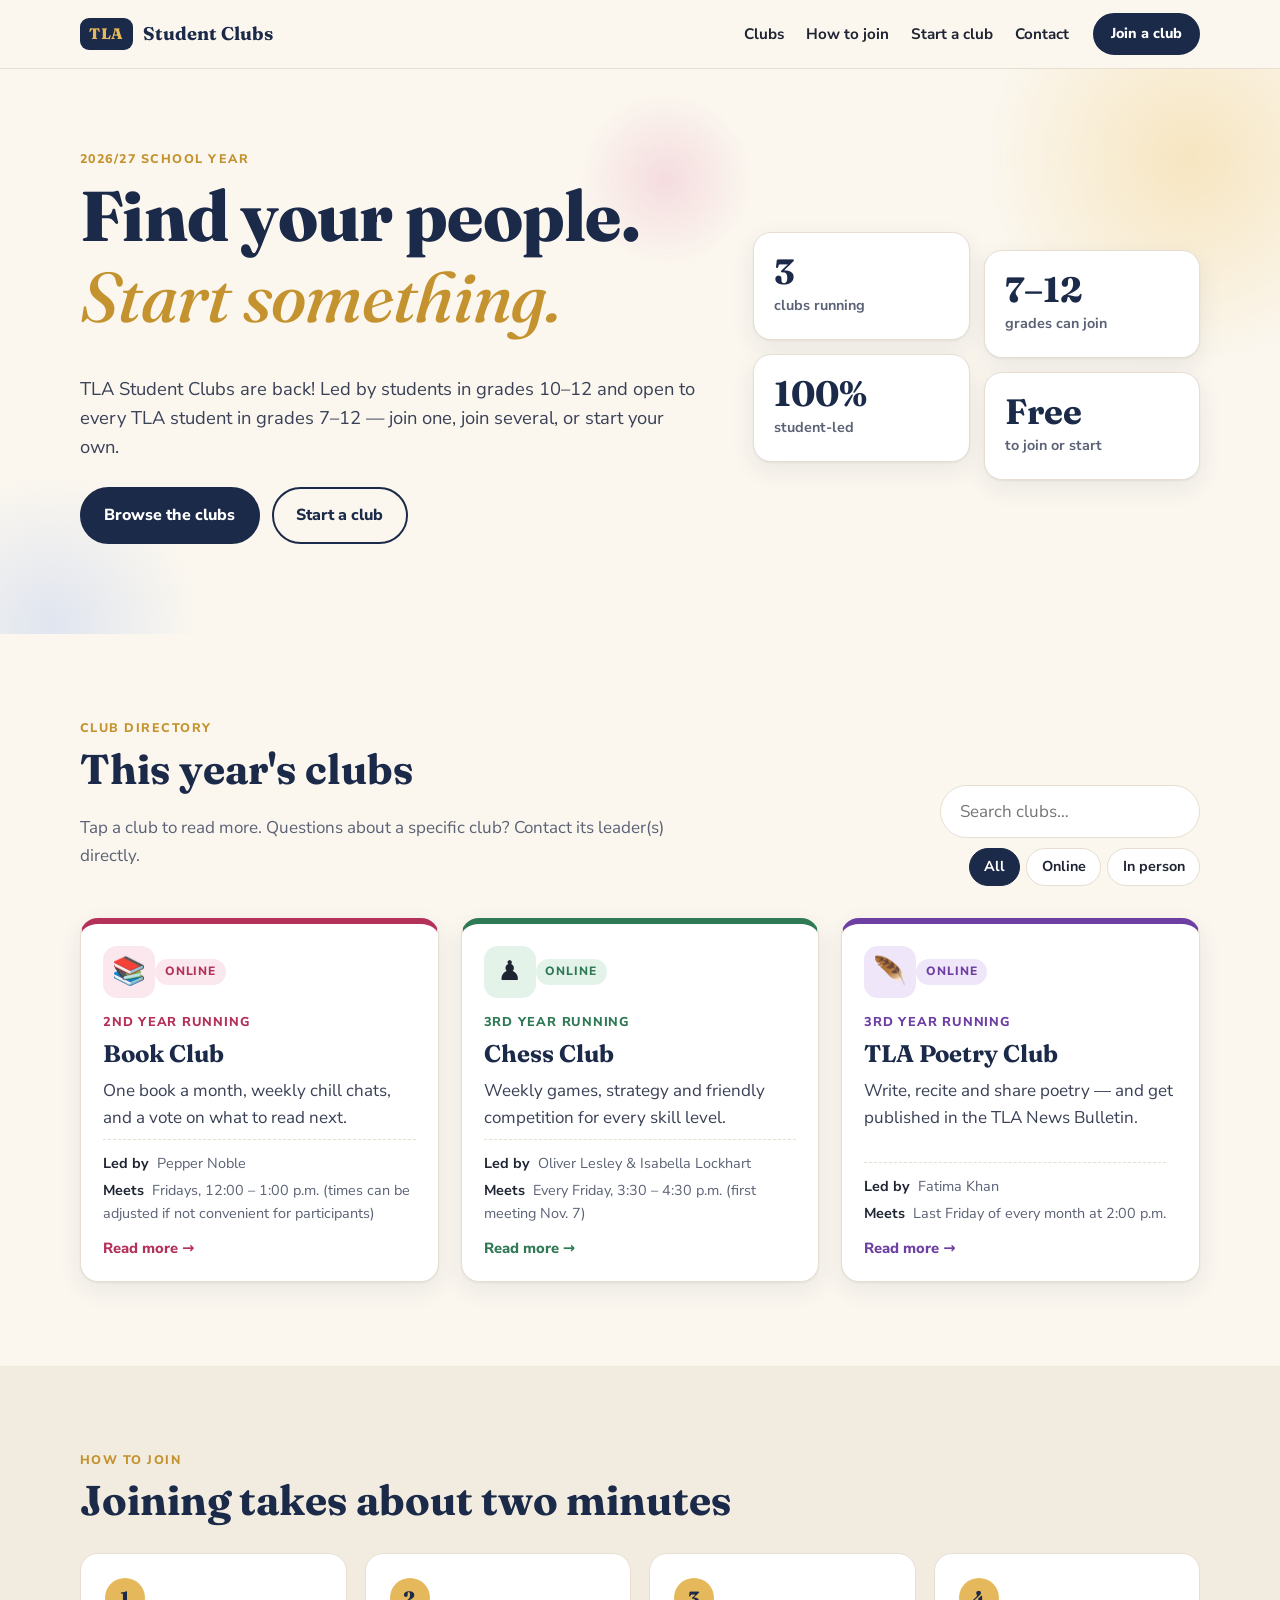
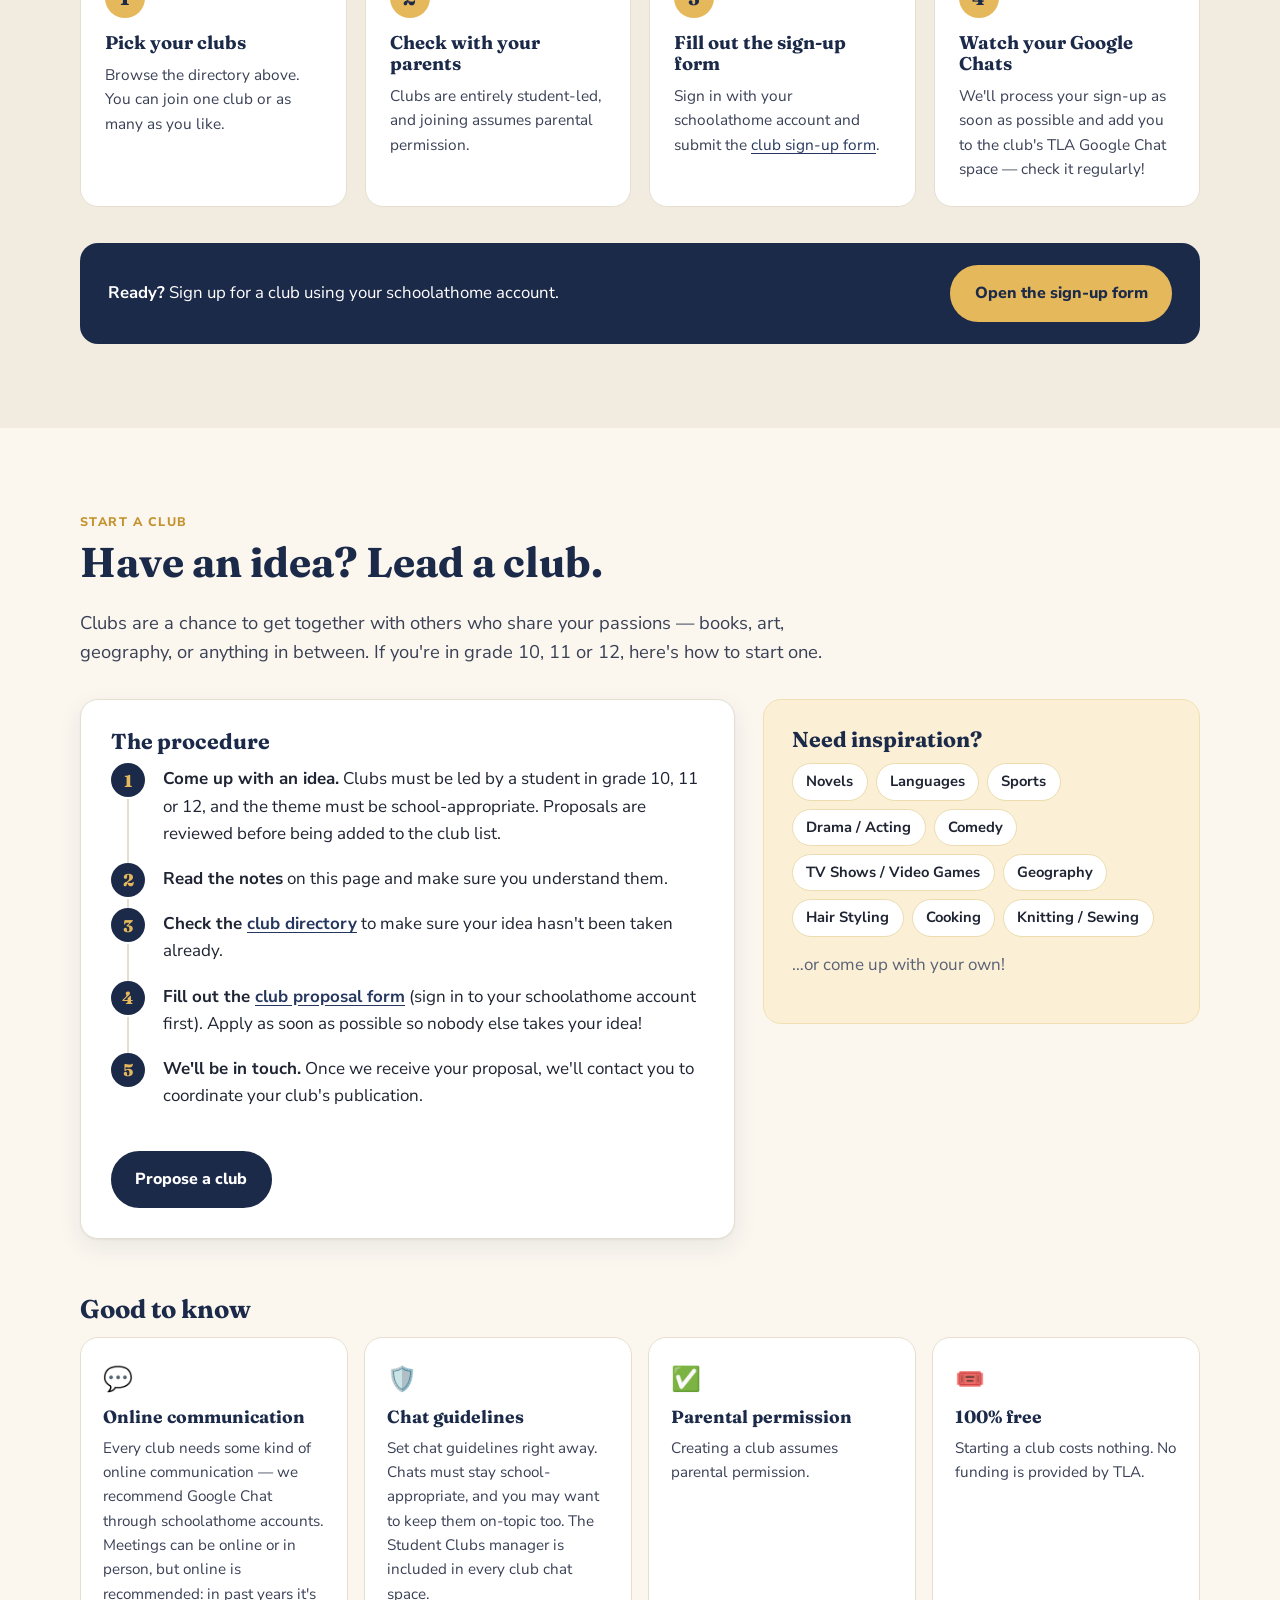
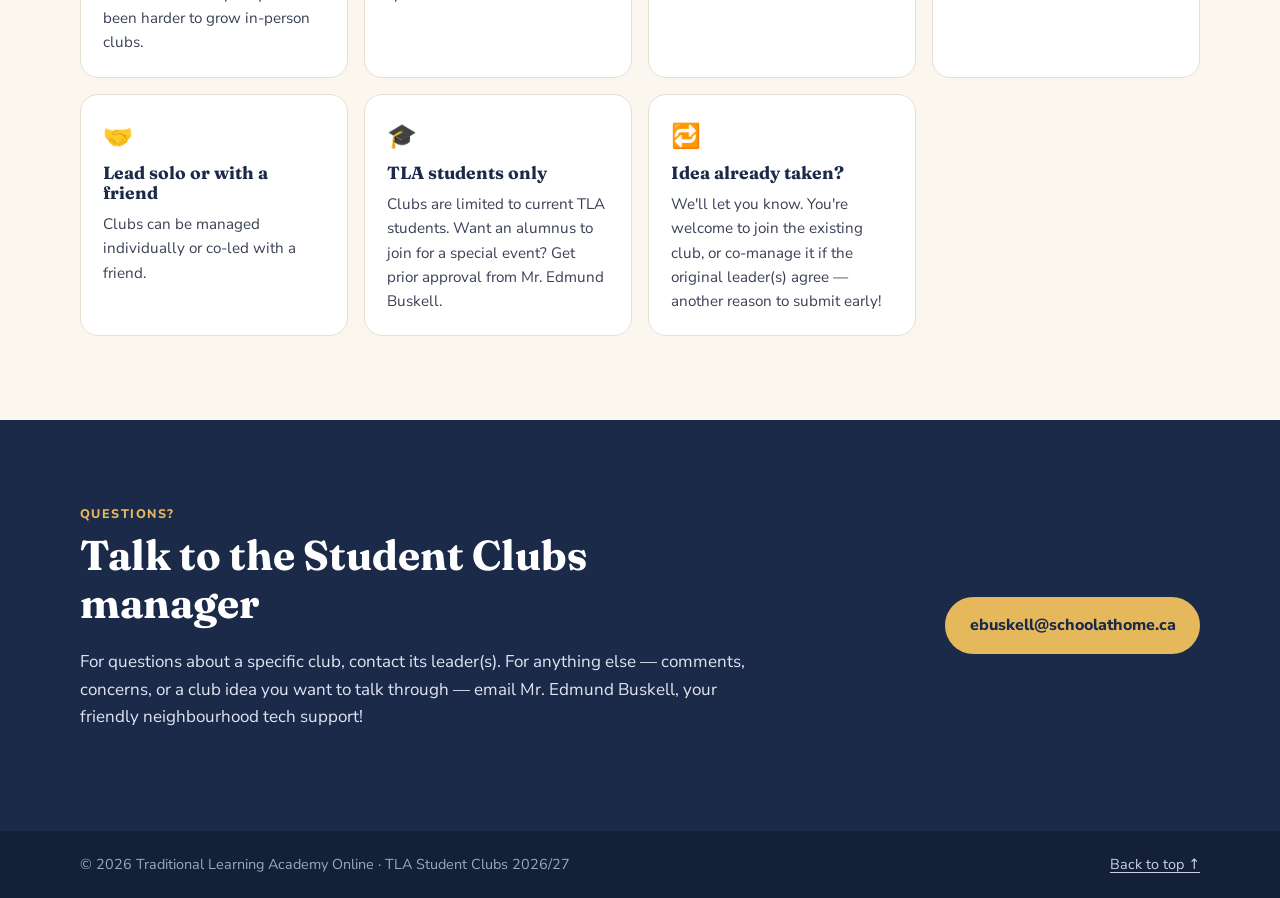
==== index.html @ 11e05e4a "TLA Student Clubs site (2026/27) Co-Authored-By: Claude Opus 5.5 <noreply@anthropic.com> Claude-Sess" ====
<!DOCTYPE html>
<html lang="en">
<head>
  <meta charset="utf-8">
  <meta name="viewport" content="width=device-width, initial-scale=1">
  <title>TLA Student Clubs</title>
  <meta name="description" content="Join or start a student-led club at Traditional Learning Academy Online. Open to TLA students in grades 7–12.">
  <meta name="robots" content="noindex">
  <link rel="icon" href="data:image/svg+xml,<svg xmlns='http://www.w3.org/2000/svg' viewBox='0 0 100 100'><rect width='100' height='100' rx='22' fill='%231c2a4a'/><text x='50' y='67' font-size='46' text-anchor='middle' fill='%23e6b85c' font-family='Georgia,serif' font-weight='700'>TLA</text></svg>">
  <link rel="preconnect" href="https://fonts.googleapis.com">
  <link rel="preconnect" href="https://fonts.gstatic.com" crossorigin>
  <link href="https://fonts.googleapis.com/css2?family=Fraunces:opsz,wght@9..144,500;9..144,700;9..144,800&family=Nunito+Sans:wght@400;600;700;800&display=swap" rel="stylesheet">
  <link rel="stylesheet" href="assets/style.css">
</head>
<body>
  <a class="skip" href="#clubs">Skip to clubs</a>

  <header class="topbar">
    <div class="wrap topbar__inner">
      <a class="brand" href="#top" aria-label="TLA Student Clubs home">
        <span class="brand__mark">TLA</span>
        <span class="brand__text">Student Clubs</span>
      </a>
      <nav class="nav" aria-label="Main">
        <a href="#clubs">Clubs</a>
        <a href="#join">How to join</a>
        <a href="#start">Start a club</a>
        <a href="#contact">Contact</a>
      </nav>
      <a class="btn btn--small js-join" href="#" target="_blank" rel="noopener">Join a club</a>
    </div>
  </header>

  <main id="top">
    <!-- HERO -->
    <section class="hero">
      <div class="wrap hero__inner">
        <div class="hero__copy">
          <p class="eyebrow"><span class="js-year">2026/27</span> school year</p>
          <h1>Find your people.<br><em>Start something.</em></h1>
          <p class="lede">TLA Student Clubs are back! Led by students in grades 10–12 and open to every TLA student in grades 7–12 — join one, join several, or start your own.</p>
          <div class="hero__actions">
            <a class="btn" href="#clubs">Browse the clubs</a>
            <a class="btn btn--ghost" href="#start">Start a club</a>
          </div>
        </div>
        <ul class="hero__stats" aria-label="At a glance">
          <li><strong class="js-count">3</strong><span>clubs running</span></li>
          <li><strong>7–12</strong><span>grades can join</span></li>
          <li><strong>100%</strong><span>student-led</span></li>
          <li><strong>Free</strong><span>to join or start</span></li>
        </ul>
      </div>
      <div class="hero__shapes" aria-hidden="true">
        <span class="shape shape--a"></span><span class="shape shape--b"></span><span class="shape shape--c"></span>
      </div>
    </section>

    <!-- CLUBS -->
    <section id="clubs" class="section">
      <div class="wrap">
        <div class="section__head">
          <div>
            <p class="eyebrow">Club directory</p>
            <h2>This year's clubs</h2>
            <p class="muted">Tap a club to read more. Questions about a specific club? Contact its leader(s) directly.</p>
          </div>
          <div class="filters" role="group" aria-label="Filter clubs">
            <label class="search">
              <span class="sr-only">Search clubs</span>
              <input type="search" id="search" placeholder="Search clubs…" autocomplete="off">
            </label>
            <div class="chips">
              <button class="chip is-active" data-filter="all">All</button>
              <button class="chip" data-filter="Online">Online</button>
              <button class="chip" data-filter="In person">In person</button>
            </div>
          </div>
        </div>
        <div id="club-grid" class="grid" aria-live="polite"></div>
        <p id="empty" class="empty" hidden>No clubs match that search. Got an idea? <a href="#start">Start it yourself!</a></p>
      </div>
    </section>

    <!-- HOW TO JOIN -->
    <section id="join" class="section section--tint">
      <div class="wrap">
        <p class="eyebrow">How to join</p>
        <h2>Joining takes about two minutes</h2>
        <ol class="steps">
          <li>
            <span class="steps__n">1</span>
            <h3>Pick your clubs</h3>
            <p>Browse the directory above. You can join one club or as many as you like.</p>
          </li>
          <li>
            <span class="steps__n">2</span>
            <h3>Check with your parents</h3>
            <p>Clubs are entirely student-led, and joining assumes parental permission.</p>
          </li>
          <li>
            <span class="steps__n">3</span>
            <h3>Fill out the sign-up form</h3>
            <p>Sign in with your schoolathome account and submit the <a class="js-join" href="#" target="_blank" rel="noopener">club sign-up form</a>.</p>
          </li>
          <li>
            <span class="steps__n">4</span>
            <h3>Watch your Google Chats</h3>
            <p>We'll process your sign-up as soon as possible and add you to the club's TLA Google Chat space — check it regularly!</p>
          </li>
        </ol>
        <div class="cta-strip">
          <p><strong>Ready?</strong> Sign up for a club using your schoolathome account.</p>
          <a class="btn js-join" href="#" target="_blank" rel="noopener">Open the sign-up form</a>
        </div>
      </div>
    </section>

    <!-- START A CLUB -->
    <section id="start" class="section">
      <div class="wrap">
        <p class="eyebrow">Start a club</p>
        <h2>Have an idea? Lead a club.</h2>
        <p class="lede lede--narrow">Clubs are a chance to get together with others who share your passions — books, art, geography, or anything in between. If you're in grade 10, 11 or 12, here's how to start one.</p>

        <div class="start">
          <div class="start__procedure">
            <h3>The procedure</h3>
            <ol class="timeline">
              <li><strong>Come up with an idea.</strong> Clubs must be led by a student in grade 10, 11 or 12, and the theme must be school-appropriate. Proposals are reviewed before being added to the club list.</li>
              <li><strong>Read the notes</strong> on this page and make sure you understand them.</li>
              <li><strong>Check the <a href="#clubs">club directory</a></strong> to make sure your idea hasn't been taken already.</li>
              <li><strong>Fill out the <a class="js-propose" href="#" target="_blank" rel="noopener">club proposal form</a></strong> (sign in to your schoolathome account first). Apply as soon as possible so nobody else takes your idea!</li>
              <li><strong>We'll be in touch.</strong> Once we receive your proposal, we'll contact you to coordinate your club's publication.</li>
            </ol>
            <a class="btn js-propose" href="#" target="_blank" rel="noopener">Propose a club</a>
          </div>

          <aside class="ideas" aria-labelledby="ideas-h">
            <h3 id="ideas-h">Need inspiration?</h3>
            <ul class="idea-list">
              <li>Novels</li><li>Languages</li><li>Sports</li><li>Drama / Acting</li><li>Comedy</li>
              <li>TV Shows / Video Games</li><li>Geography</li><li>Hair Styling</li><li>Cooking</li><li>Knitting / Sewing</li>
            </ul>
            <p class="muted">…or come up with your own!</p>
          </aside>
        </div>

        <h3 class="notes__title">Good to know</h3>
        <div class="notes">
          <article class="note">
            <span class="note__icon" aria-hidden="true">💬</span>
            <h4>Online communication</h4>
            <p>Every club needs some kind of online communication — we recommend Google Chat through schoolathome accounts. Meetings can be online or in person, but online is recommended: in past years it's been harder to grow in-person clubs.</p>
          </article>
          <article class="note">
            <span class="note__icon" aria-hidden="true">🛡️</span>
            <h4>Chat guidelines</h4>
            <p>Set chat guidelines right away. Chats must stay school-appropriate, and you may want to keep them on-topic too. The Student Clubs manager is included in every club chat space.</p>
          </article>
          <article class="note">
            <span class="note__icon" aria-hidden="true">✅</span>
            <h4>Parental permission</h4>
            <p>Creating a club assumes parental permission.</p>
          </article>
          <article class="note">
            <span class="note__icon" aria-hidden="true">🎟️</span>
            <h4>100% free</h4>
            <p>Starting a club costs nothing. No funding is provided by TLA.</p>
          </article>
          <article class="note">
            <span class="note__icon" aria-hidden="true">🤝</span>
            <h4>Lead solo or with a friend</h4>
            <p>Clubs can be managed individually or co-led with a friend.</p>
          </article>
          <article class="note">
            <span class="note__icon" aria-hidden="true">🎓</span>
            <h4>TLA students only</h4>
            <p>Clubs are limited to current TLA students. Want an alumnus to join for a special event? Get prior approval from <span class="js-manager">Mr. Edmund Buskell</span>.</p>
          </article>
          <article class="note">
            <span class="note__icon" aria-hidden="true">🔁</span>
            <h4>Idea already taken?</h4>
            <p>We'll let you know. You're welcome to join the existing club, or co-manage it if the original leader(s) agree — another reason to submit early!</p>
          </article>
        </div>
      </div>
    </section>

    <!-- CONTACT -->
    <section id="contact" class="section section--dark">
      <div class="wrap contact">
        <div>
          <p class="eyebrow eyebrow--light">Questions?</p>
          <h2>Talk to the Student Clubs manager</h2>
          <p>For questions about a specific club, contact its leader(s). For anything else — comments, concerns, or a club idea you want to talk through — email <span class="js-manager">Mr. Edmund Buskell</span>, your friendly neighbourhood tech support!</p>
        </div>
        <a class="btn btn--gold js-manager-email" href="mailto:ebuskell@schoolathome.ca">ebuskell@schoolathome.ca</a>
      </div>
    </section>
  </main>

  <footer class="footer">
    <div class="wrap footer__inner">
      <p>© <span class="js-this-year">2026</span> Traditional Learning Academy Online · TLA Student Clubs <span class="js-year">2026/27</span></p>
      <p><a href="#top">Back to top ↑</a></p>
    </div>
  </footer>

  <!-- Club detail dialog -->
  <dialog id="club-dialog" class="dialog" aria-labelledby="dlg-title">
    <div class="dialog__body" id="dlg-content"></div>
  </dialog>

  <script src="assets/clubs.js"></script>
  <script src="assets/app.js"></script>
</body>
</html>
---- assets/style.css ----
:root {
  --navy: #1c2a4a;
  --navy-2: #26375f;
  --ink: #1f2433;
  --muted: #5b6275;
  --cream: #fbf7ef;
  --paper: #ffffff;
  --tint: #f2ece0;
  --gold: #e6b85c;
  --gold-d: #c4932f;
  --line: #e6dfd1;
  --radius: 18px;
  --shadow: 0 1px 2px rgba(28,42,74,.06), 0 8px 24px rgba(28,42,74,.08);
  --serif: "Fraunces", Georgia, "Times New Roman", serif;
  --sans: "Nunito Sans", system-ui, -apple-system, "Segoe UI", sans-serif;

  --berry: #b4325a;  --berry-bg: #fbe8ee;
  --forest: #2f7a55; --forest-bg: #e4f3ea;
  --ocean: #2569a8;  --ocean-bg: #e3eefa;
  --gold-c: #a77714; --gold-bg: #fbf0d6;
  --plum: #6e3fa3;   --plum-bg: #efe6fa;
  --rust: #b5501f;   --rust-bg: #fbe9df;
}

*, *::before, *::after { box-sizing: border-box; }
html { scroll-behavior: smooth; scroll-padding-top: 80px; }
body { margin: 0; font-family: var(--sans); color: var(--ink); background: var(--cream); line-height: 1.6; font-size: 17px; }
img { max-width: 100%; }
a { color: var(--navy-2); text-underline-offset: 3px; }
a:hover { color: var(--gold-d); }
h1, h2, h3, h4 { font-family: var(--serif); line-height: 1.15; margin: 0 0 .5em; color: var(--navy); }
h2 { font-size: clamp(1.9rem, 3.5vw, 2.6rem); font-weight: 700; }
h3 { font-size: 1.35rem; }
p { margin: 0 0 1em; }
.wrap { width: min(1120px, 100% - 40px); margin-inline: auto; }
.muted { color: var(--muted); }
.sr-only { position: absolute; width: 1px; height: 1px; overflow: hidden; clip: rect(0 0 0 0); }
.skip { position: absolute; left: -999px; top: 8px; background: var(--navy); color: #fff; padding: 8px 14px; border-radius: 8px; z-index: 100; }
.skip:focus { left: 8px; }

.eyebrow { font-weight: 800; letter-spacing: .12em; text-transform: uppercase; font-size: .78rem; color: var(--gold-d); margin-bottom: .6em; }
.eyebrow--light { color: var(--gold); }
.lede { font-size: 1.15rem; color: #3a4156; max-width: 36em; }
.lede--narrow { max-width: 42em; margin-bottom: 2rem; }

/* Buttons */
.btn { display: inline-flex; align-items: center; justify-content: center; gap: .4em; font-weight: 800; font-family: var(--sans);
  background: var(--navy); color: #fff; text-decoration: none; padding: .85em 1.4em; border-radius: 999px; border: 2px solid var(--navy);
  transition: transform .15s, background .15s, color .15s; font-size: 1rem; cursor: pointer; }
.btn:hover { background: var(--navy-2); color: #fff; transform: translateY(-1px); }
.btn--ghost { background: transparent; color: var(--navy); }
.btn--ghost:hover { background: var(--navy); color: #fff; }
.btn--gold { background: var(--gold); border-color: var(--gold); color: var(--navy); }
.btn--gold:hover { background: #f0c874; color: var(--navy); }
.btn--small { padding: .55em 1.1em; font-size: .9rem; }

/* Top bar */
.topbar { position: sticky; top: 0; z-index: 20; background: rgba(251,247,239,.9); backdrop-filter: blur(10px); border-bottom: 1px solid var(--line); }
.topbar__inner { display: flex; align-items: center; gap: 24px; height: 68px; }
.brand { display: flex; align-items: center; gap: 10px; text-decoration: none; color: var(--navy); }
.brand__mark { font-family: var(--serif); font-weight: 800; background: var(--navy); color: var(--gold); padding: 4px 9px; border-radius: 9px; font-size: .95rem; letter-spacing: .04em; }
.brand__text { font-family: var(--serif); font-weight: 700; font-size: 1.15rem; }
.nav { display: flex; gap: 22px; margin-left: auto; }
.nav a { text-decoration: none; font-weight: 700; color: var(--ink); font-size: .95rem; }
.nav a:hover { color: var(--gold-d); }

/* Hero */
.hero { position: relative; overflow: hidden; padding: 80px 0 90px; }
.hero__inner { position: relative; z-index: 1; display: grid; grid-template-columns: 1.4fr 1fr; gap: 48px; align-items: center; }
.hero h1 { font-size: clamp(2.6rem, 6vw, 4.4rem); font-weight: 800; letter-spacing: -.01em; }
.hero h1 em { font-style: italic; font-weight: 500; color: var(--gold-d); }
.hero__actions { display: flex; gap: 12px; flex-wrap: wrap; margin-top: 1.6rem; }
.hero__stats { list-style: none; padding: 0; margin: 0; display: grid; grid-template-columns: 1fr 1fr; gap: 14px; }
.hero__stats li { background: var(--paper); border: 1px solid var(--line); border-radius: var(--radius); padding: 20px; box-shadow: var(--shadow); }
.hero__stats li:nth-child(2) { transform: translateY(18px); }
.hero__stats li:nth-child(4) { transform: translateY(18px); }
.hero__stats strong { display: block; font-family: var(--serif); font-size: 2.2rem; color: var(--navy); line-height: 1.1; }
.hero__stats span { color: var(--muted); font-weight: 700; font-size: .9rem; }
.hero__shapes .shape { position: absolute; border-radius: 50%; filter: blur(2px); opacity: .55; }
.shape--a { width: 420px; height: 420px; background: radial-gradient(circle, #f3d79a, transparent 70%); right: -120px; top: -120px; }
.shape--b { width: 300px; height: 300px; background: radial-gradient(circle, #c9d6f0, transparent 70%); left: -100px; bottom: -140px; }
.shape--c { width: 180px; height: 180px; background: radial-gradient(circle, #f0c6d2, transparent 70%); left: 45%; top: 20px; }

/* Sections */
.section { padding: 84px 0; }
.section--tint { background: var(--tint); }
.section--dark { background: var(--navy); color: #dfe5f2; }
.section--dark h2 { color: #fff; }
.section__head { display: flex; justify-content: space-between; align-items: flex-end; gap: 24px; flex-wrap: wrap; margin-bottom: 32px; }
.section__head > div:first-child { max-width: 36em; }

/* Filters */
.filters { display: flex; flex-direction: column; gap: 10px; align-items: flex-end; }
.search input { font: inherit; padding: .7em 1.1em; border-radius: 999px; border: 1.5px solid var(--line); background: var(--paper); min-width: 260px; }
.search input:focus { outline: none; border-color: var(--navy); }
.chips { display: flex; gap: 6px; }
.chip { font: inherit; font-weight: 700; font-size: .9rem; padding: .45em 1em; border-radius: 999px; border: 1.5px solid var(--line); background: var(--paper); color: var(--ink); cursor: pointer; }
.chip.is-active { background: var(--navy); border-color: var(--navy); color: #fff; }

/* Cards */
.grid { display: grid; grid-template-columns: repeat(auto-fill, minmax(310px, 1fr)); gap: 22px; }
.card { --c: var(--ocean); --bg: var(--ocean-bg);
  text-align: left; font: inherit; color: inherit; cursor: pointer; display: flex; flex-direction: column; gap: 8px;
  background: var(--paper); border: 1px solid var(--line); border-top: 6px solid var(--c); border-radius: var(--radius); padding: 22px 22px 20px;
  box-shadow: var(--shadow); transition: transform .18s, box-shadow .18s; }
.card:hover, .card:focus-visible { transform: translateY(-4px); box-shadow: 0 2px 4px rgba(28,42,74,.06), 0 18px 40px rgba(28,42,74,.14); outline: none; }
.card--berry  { --c: var(--berry);  --bg: var(--berry-bg); }
.card--forest { --c: var(--forest); --bg: var(--forest-bg); }
.card--ocean  { --c: var(--ocean);  --bg: var(--ocean-bg); }
.card--gold   { --c: var(--gold-c); --bg: var(--gold-bg); }
.card--plum   { --c: var(--plum);   --bg: var(--plum-bg); }
.card--rust   { --c: var(--rust);   --bg: var(--rust-bg); }
.card__top { display: flex; justify-content: space-between; align-items: center; }
.card__icon { width: 52px; height: 52px; display: grid; place-items: center; font-size: 1.7rem; background: var(--bg); border-radius: 14px; flex: none; }
.badge { font-size: .75rem; font-weight: 800; text-transform: uppercase; letter-spacing: .08em; color: var(--c); background: var(--bg); padding: .3em .8em; border-radius: 999px; }
.card__run { font-size: .8rem; font-weight: 800; color: var(--c); text-transform: uppercase; letter-spacing: .06em; margin-top: 6px; }
.card__name { font-family: var(--serif); font-size: 1.5rem; font-weight: 700; color: var(--navy); line-height: 1.2; }
.card__summary { color: #3a4156; }
.card__meta { display: flex; flex-direction: column; gap: 4px; font-size: .9rem; color: var(--muted); border-top: 1px dashed var(--line); padding-top: 12px; margin-top: auto; }
.card__meta b { color: var(--ink); margin-right: 4px; }
.card__more { font-weight: 800; color: var(--c); font-size: .92rem; margin-top: 4px; }
.empty { text-align: center; padding: 40px; color: var(--muted); }

/* Steps */
.steps { list-style: none; padding: 0; margin: 28px 0 36px; display: grid; grid-template-columns: repeat(4, 1fr); gap: 18px; counter-reset: s; }
.steps li { background: var(--paper); border-radius: var(--radius); padding: 24px; border: 1px solid var(--line); position: relative; }
.steps__n { display: grid; place-items: center; width: 40px; height: 40px; border-radius: 50%; background: var(--gold); color: var(--navy); font-weight: 800; font-family: var(--serif); font-size: 1.2rem; margin-bottom: 14px; }
.steps h3 { font-size: 1.15rem; }
.steps p { color: #3a4156; font-size: .96rem; margin: 0; }
.cta-strip { display: flex; justify-content: space-between; align-items: center; gap: 18px; flex-wrap: wrap; background: var(--navy); color: #fff; border-radius: var(--radius); padding: 22px 28px; }
.cta-strip p { margin: 0; font-size: 1.05rem; }
.cta-strip .btn { background: var(--gold); border-color: var(--gold); color: var(--navy); }

/* Start */
.start { display: grid; grid-template-columns: 1.5fr 1fr; gap: 28px; align-items: start; }
.start__procedure { background: var(--paper); border: 1px solid var(--line); border-radius: var(--radius); padding: 30px; box-shadow: var(--shadow); }
.timeline { list-style: none; padding: 0; margin: 0 0 24px; counter-reset: t; }
.timeline li { counter-increment: t; position: relative; padding: 0 0 18px 52px; }
.timeline li::before { content: counter(t); position: absolute; left: 0; top: -2px; width: 34px; height: 34px; border-radius: 50%; background: var(--navy); color: var(--gold); display: grid; place-items: center; font-weight: 800; font-family: var(--serif); }
.timeline li::after { content: ""; position: absolute; left: 16px; top: 34px; bottom: 2px; width: 2px; background: var(--line); }
.timeline li:last-child::after { display: none; }
.ideas { background: var(--gold-bg); border-radius: var(--radius); padding: 28px; border: 1px solid #f1e0b3; }
.idea-list { list-style: none; padding: 0; margin: 0 0 14px; display: flex; flex-wrap: wrap; gap: 8px; }
.idea-list li { background: var(--paper); padding: .4em .9em; border-radius: 999px; font-weight: 700; font-size: .92rem; border: 1px solid #ecdcb0; }
.notes__title { margin-top: 56px; font-size: 1.6rem; }
.notes { display: grid; grid-template-columns: repeat(auto-fill, minmax(250px, 1fr)); gap: 16px; }
.note { background: var(--paper); border: 1px solid var(--line); border-radius: var(--radius); padding: 22px; }
.note__icon { font-size: 1.5rem; display: block; margin-bottom: 8px; }
.note h4 { font-size: 1.1rem; }
.note p { font-size: .95rem; color: #3a4156; margin: 0; }

/* Contact */
.contact { display: flex; justify-content: space-between; align-items: center; gap: 32px; flex-wrap: wrap; }
.contact > div { max-width: 40em; }

/* Footer */
.footer { background: #141f38; color: #9aa6c2; font-size: .9rem; }
.footer__inner { display: flex; justify-content: space-between; padding: 22px 0; flex-wrap: wrap; gap: 8px; }
.footer p { margin: 0; }
.footer a { color: #c8d1e6; }

/* Dialog */
.dialog { border: none; padding: 0; border-radius: 22px; width: min(640px, 100% - 32px); max-height: 88vh; box-shadow: 0 30px 80px rgba(0,0,0,.3); }
.dialog::backdrop { background: rgba(20,31,56,.55); backdrop-filter: blur(3px); }
.dialog__body { position: relative; padding: 32px; border-top: 8px solid var(--c); }
.dialog__close { position: absolute; top: 14px; right: 16px; width: 38px; height: 38px; border-radius: 50%; border: none; background: var(--tint); font-size: 1.5rem; cursor: pointer; line-height: 1; }
.dialog__head { display: flex; gap: 16px; align-items: center; margin-bottom: 16px; padding-right: 40px; }
.dialog__head h3 { font-size: 1.8rem; margin: 0; }
.dialog__head .card__run { margin: 0 0 2px; }
.dialog__desc { color: #3a4156; }
.facts { display: grid; gap: 10px; background: var(--cream); border-radius: 14px; padding: 18px; margin: 20px 0; }
.facts div { display: grid; grid-template-columns: 110px 1fr; gap: 10px; }
.facts dt { font-weight: 800; color: var(--navy); }
.facts dd { margin: 0; word-break: break-word; }
.dialog__actions { display: flex; gap: 10px; flex-wrap: wrap; }

/* Responsive */
@media (max-width: 900px) {
  .hero__inner, .start { grid-template-columns: 1fr; }
  .steps { grid-template-columns: 1fr 1fr; }
  .nav { display: none; }
  .topbar .btn--small { margin-left: auto; }
  .filters { align-items: stretch; width: 100%; }
  .search input { width: 100%; min-width: 0; }
}
@media (max-width: 560px) {
  body { font-size: 16px; }
  .hero { padding: 52px 0 60px; }
  .steps { grid-template-columns: 1fr; }
  .hero__stats li:nth-child(2), .hero__stats li:nth-child(4) { transform: none; }
  .section { padding: 60px 0; }
  .facts div { grid-template-columns: 1fr; gap: 0; }
  .dialog__body { padding: 24px; }
}
@media (prefers-reduced-motion: reduce) { * { transition: none !important; scroll-behavior: auto !important; } }
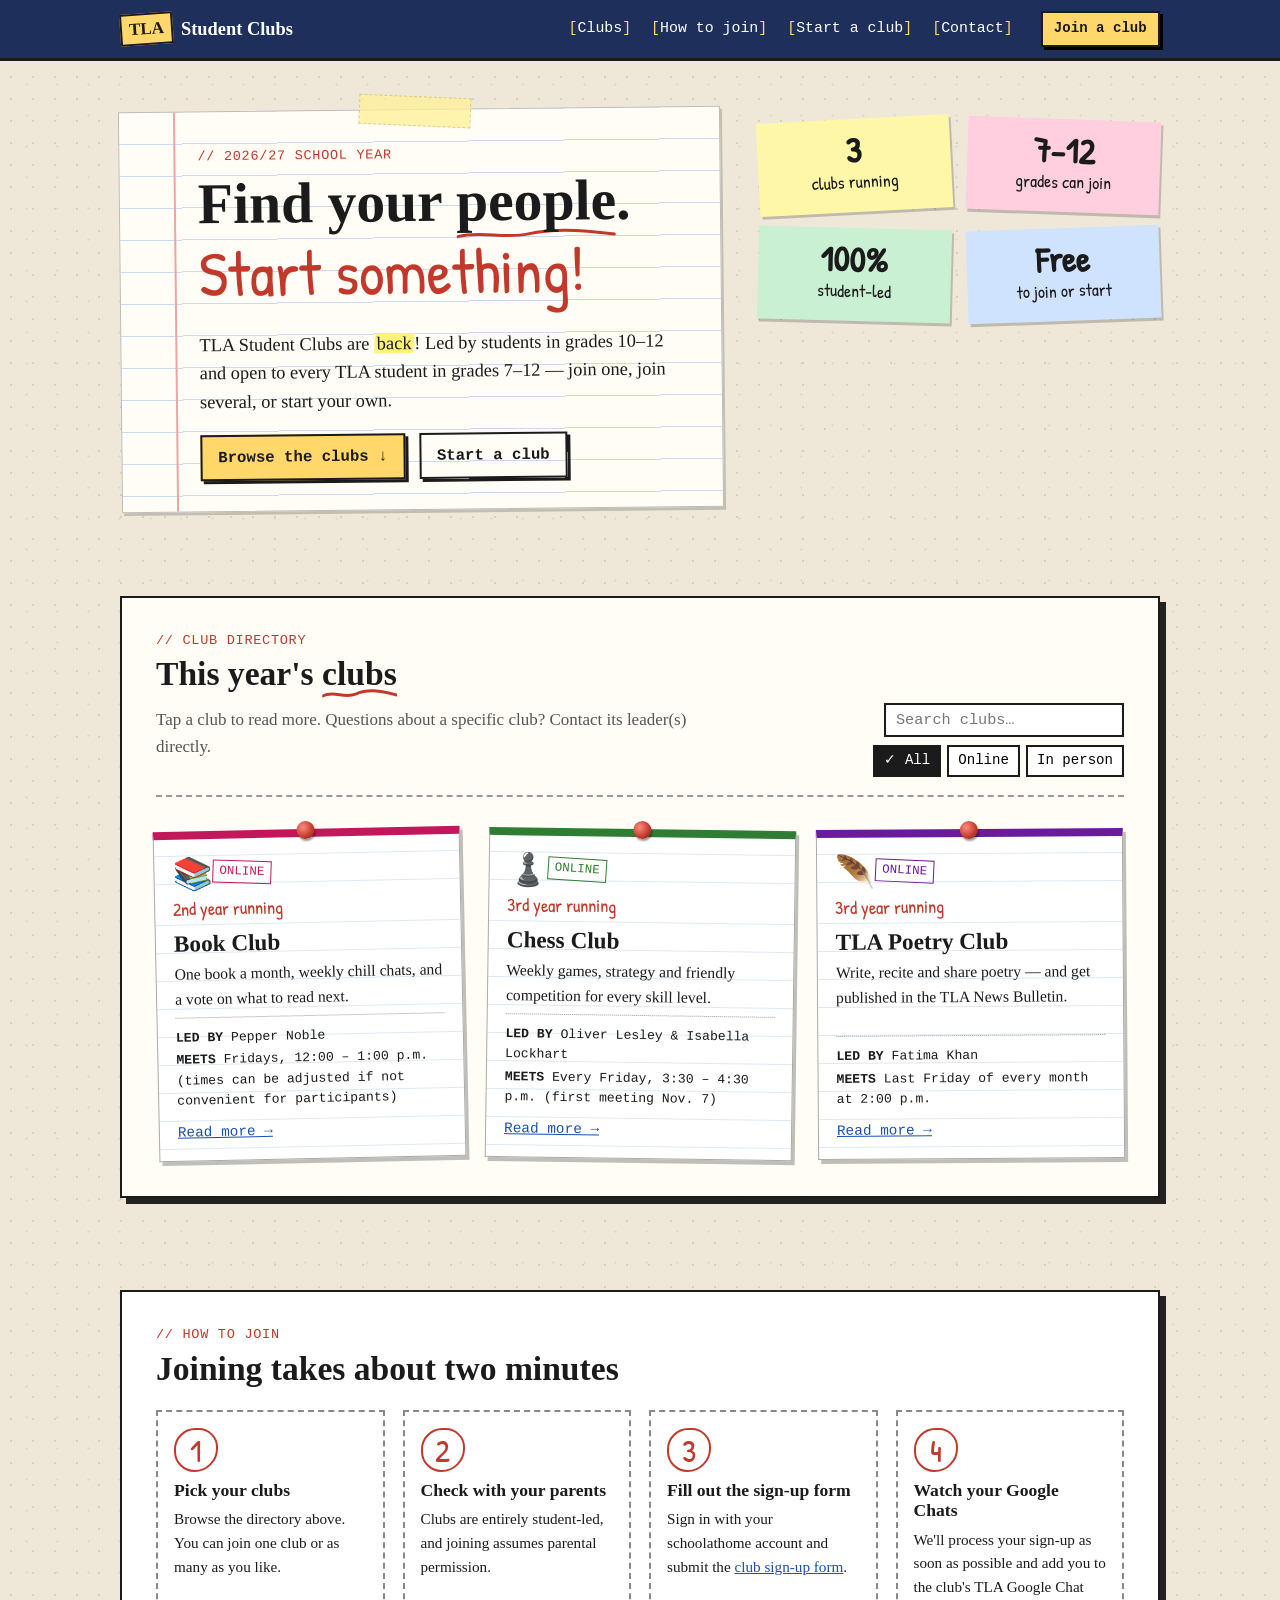
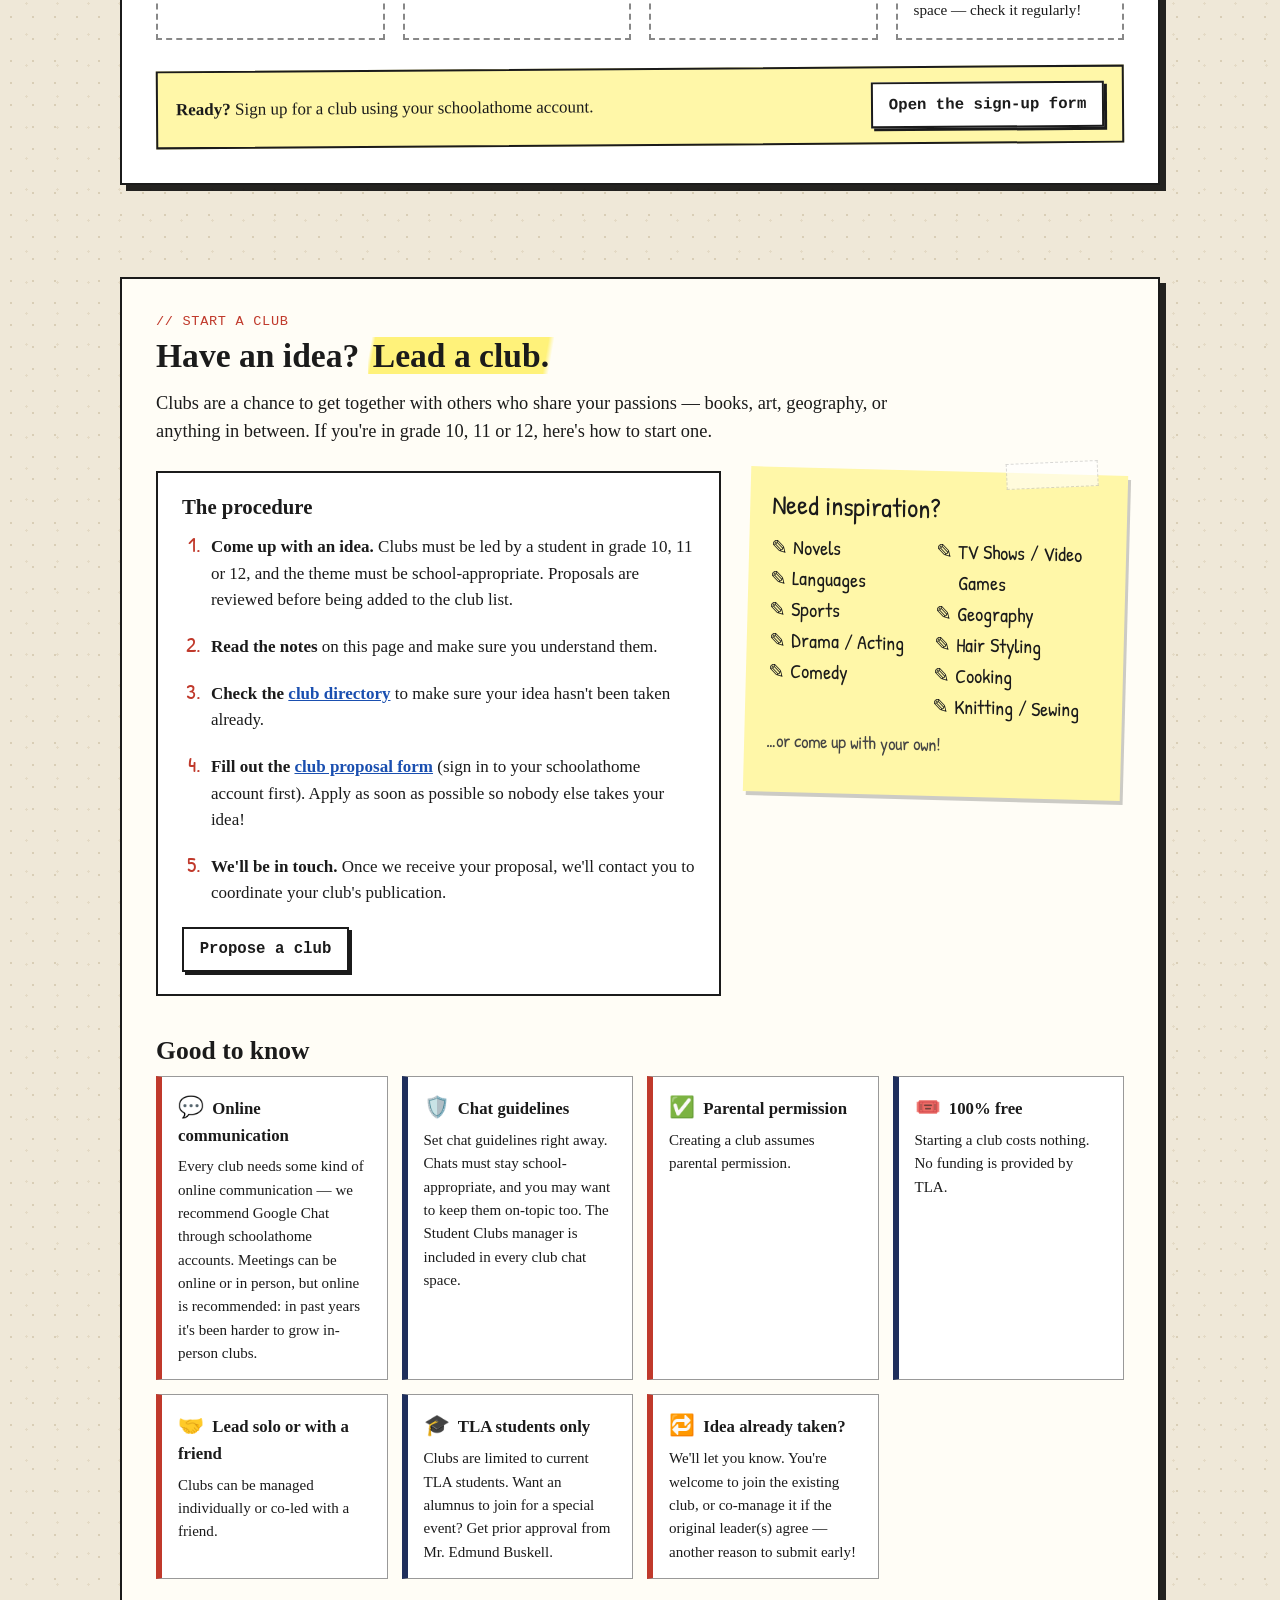
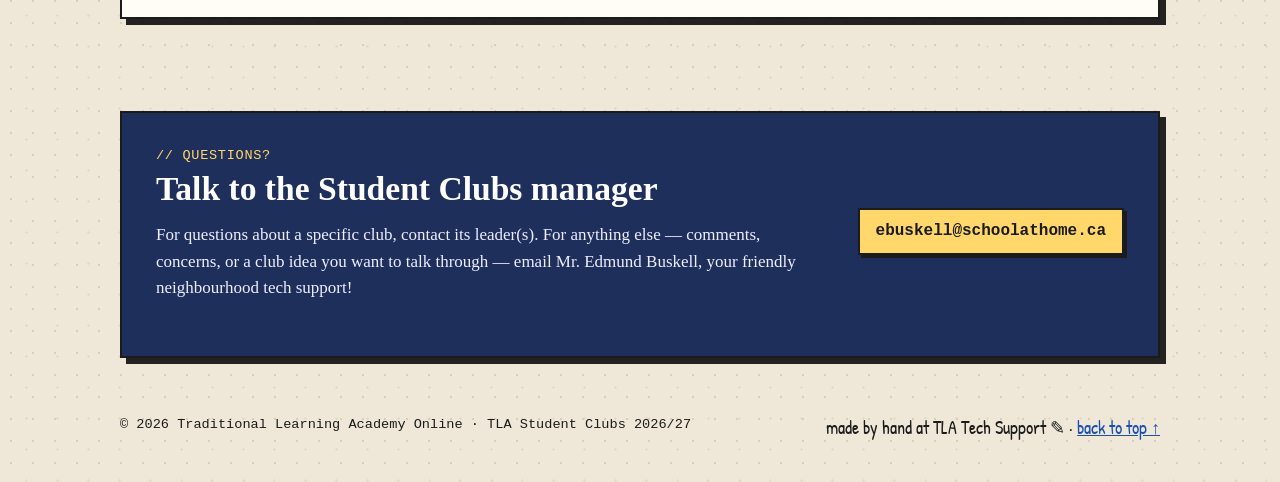
==== commit 8405813e: "Hand-coded restyle: notebook paper, index cards, sticky notes Co-Authored-By: Claude Opus 5.5 <norep" ====
--- a/index.html
+++ b/index.html
@@ -9,7 +9,7 @@
   <link rel="icon" href="data:image/svg+xml,<svg xmlns='http://www.w3.org/2000/svg' viewBox='0 0 100 100'><rect width='100' height='100' rx='22' fill='%231c2a4a'/><text x='50' y='67' font-size='46' text-anchor='middle' fill='%23e6b85c' font-family='Georgia,serif' font-weight='700'>TLA</text></svg>">
   <link rel="preconnect" href="https://fonts.googleapis.com">
   <link rel="preconnect" href="https://fonts.gstatic.com" crossorigin>
-  <link href="https://fonts.googleapis.com/css2?family=Fraunces:opsz,wght@9..144,500;9..144,700;9..144,800&family=Nunito+Sans:wght@400;600;700;800&display=swap" rel="stylesheet">
+  <link href="https://fonts.googleapis.com/css2?family=Patrick+Hand&display=swap" rel="stylesheet">
   <link rel="stylesheet" href="assets/style.css">
 </head>
 <body>
@@ -27,7 +27,7 @@
         <a href="#start">Start a club</a>
         <a href="#contact">Contact</a>
       </nav>
-      <a class="btn btn--small js-join" href="#" target="_blank" rel="noopener">Join a club</a>
+      <a class="btn btn--small btn--yellow js-join" href="#" target="_blank" rel="noopener">Join a club</a>
     </div>
   </header>
 
@@ -37,10 +37,10 @@
       <div class="wrap hero__inner">
         <div class="hero__copy">
           <p class="eyebrow"><span class="js-year">2026/27</span> school year</p>
-          <h1>Find your people.<br><em>Start something.</em></h1>
-          <p class="lede">TLA Student Clubs are back! Led by students in grades 10–12 and open to every TLA student in grades 7–12 — join one, join several, or start your own.</p>
+          <h1>Find your <span class="scribble">people</span>.<br><em>Start something!</em></h1>
+          <p class="lede">TLA Student Clubs are <mark>back</mark>! Led by students in grades 10–12 and open to every TLA student in grades 7–12 — join one, join several, or start your own.</p>
           <div class="hero__actions">
-            <a class="btn" href="#clubs">Browse the clubs</a>
+            <a class="btn btn--yellow" href="#clubs">Browse the clubs &darr;</a>
             <a class="btn btn--ghost" href="#start">Start a club</a>
           </div>
         </div>
@@ -62,7 +62,7 @@
         <div class="section__head">
           <div>
             <p class="eyebrow">Club directory</p>
-            <h2>This year's clubs</h2>
+            <h2>This year's <span class="scribble">clubs</span></h2>
             <p class="muted">Tap a club to read more. Questions about a specific club? Contact its leader(s) directly.</p>
           </div>
           <div class="filters" role="group" aria-label="Filter clubs">
@@ -120,7 +120,7 @@
     <section id="start" class="section">
       <div class="wrap">
         <p class="eyebrow">Start a club</p>
-        <h2>Have an idea? Lead a club.</h2>
+        <h2>Have an idea? <mark>Lead a club.</mark></h2>
         <p class="lede lede--narrow">Clubs are a chance to get together with others who share your passions — books, art, geography, or anything in between. If you're in grade 10, 11 or 12, here's how to start one.</p>
 
         <div class="start">
@@ -203,7 +203,7 @@
   <footer class="footer">
     <div class="wrap footer__inner">
       <p>© <span class="js-this-year">2026</span> Traditional Learning Academy Online · TLA Student Clubs <span class="js-year">2026/27</span></p>
-      <p><a href="#top">Back to top ↑</a></p>
+      <p class="handmade">made by hand at TLA Tech Support ✎ · <a href="#top">back to top ↑</a></p>
     </div>
   </footer>
 
--- a/assets/style.css
+++ b/assets/style.css
@@ -1,195 +1,314 @@
+/* TLA Student Clubs — plain, hand-written CSS. No frameworks. */
+
 :root {
-  --navy: #1c2a4a;
-  --navy-2: #26375f;
-  --ink: #1f2433;
-  --muted: #5b6275;
-  --cream: #fbf7ef;
-  --paper: #ffffff;
-  --tint: #f2ece0;
-  --gold: #e6b85c;
-  --gold-d: #c4932f;
-  --line: #e6dfd1;
-  --radius: 18px;
-  --shadow: 0 1px 2px rgba(28,42,74,.06), 0 8px 24px rgba(28,42,74,.08);
-  --serif: "Fraunces", Georgia, "Times New Roman", serif;
-  --sans: "Nunito Sans", system-ui, -apple-system, "Segoe UI", sans-serif;
-
-  --berry: #b4325a;  --berry-bg: #fbe8ee;
-  --forest: #2f7a55; --forest-bg: #e4f3ea;
-  --ocean: #2569a8;  --ocean-bg: #e3eefa;
-  --gold-c: #a77714; --gold-bg: #fbf0d6;
-  --plum: #6e3fa3;   --plum-bg: #efe6fa;
-  --rust: #b5501f;   --rust-bg: #fbe9df;
-}
-
-*, *::before, *::after { box-sizing: border-box; }
-html { scroll-behavior: smooth; scroll-padding-top: 80px; }
-body { margin: 0; font-family: var(--sans); color: var(--ink); background: var(--cream); line-height: 1.6; font-size: 17px; }
-img { max-width: 100%; }
-a { color: var(--navy-2); text-underline-offset: 3px; }
-a:hover { color: var(--gold-d); }
-h1, h2, h3, h4 { font-family: var(--serif); line-height: 1.15; margin: 0 0 .5em; color: var(--navy); }
-h2 { font-size: clamp(1.9rem, 3.5vw, 2.6rem); font-weight: 700; }
-h3 { font-size: 1.35rem; }
+  --paper: #fffdf6;
+  --desk: #efe8d8;
+  --ink: #1b1b1b;
+  --navy: #1f2f5c;
+  --red: #c0392b;
+  --blue-link: #1a4fb0;
+  --hl: #fff27a;
+  --line: #c9dcef;
+  --margin: #f0a3a3;
+
+  --berry: #c2185b;
+  --forest: #2e7d32;
+  --ocean: #1565c0;
+  --gold-c: #b8860b;
+  --plum: #6a1b9a;
+  --rust: #bf4a10;
+
+  --hand: "Patrick Hand", "Comic Neue", "Chalkboard SE", "Segoe Print", cursive;
+  --serif: Georgia, "Times New Roman", serif;
+  --mono: "Courier New", Courier, monospace;
+}
+
+* { box-sizing: border-box; }
+html { scroll-behavior: smooth; scroll-padding-top: 70px; }
+
+body {
+  margin: 0;
+  font-family: var(--serif);
+  font-size: 17px;
+  line-height: 1.55;
+  color: var(--ink);
+  background-color: var(--desk);
+  /* a little cork-board speckle */
+  background-image:
+    radial-gradient(#d9ceb6 1px, transparent 1.2px),
+    radial-gradient(#e4dac5 1px, transparent 1.2px);
+  background-size: 22px 22px, 31px 31px;
+  background-position: 0 0, 11px 7px;
+}
+
+a { color: var(--blue-link); }
+a:visited { color: #5b2a91; }
+a:hover { background: var(--hl); color: var(--ink); }
+
+h1, h2, h3, h4 { font-family: var(--serif); margin: 0 0 .4em; line-height: 1.15; }
+h2 { font-size: 2.1rem; }
+h3 { font-size: 1.3rem; }
 p { margin: 0 0 1em; }
-.wrap { width: min(1120px, 100% - 40px); margin-inline: auto; }
-.muted { color: var(--muted); }
+
+.wrap { width: min(1040px, 100% - 32px); margin: 0 auto; }
+.muted { color: #555; }
 .sr-only { position: absolute; width: 1px; height: 1px; overflow: hidden; clip: rect(0 0 0 0); }
-.skip { position: absolute; left: -999px; top: 8px; background: var(--navy); color: #fff; padding: 8px 14px; border-radius: 8px; z-index: 100; }
-.skip:focus { left: 8px; }
-
-.eyebrow { font-weight: 800; letter-spacing: .12em; text-transform: uppercase; font-size: .78rem; color: var(--gold-d); margin-bottom: .6em; }
-.eyebrow--light { color: var(--gold); }
-.lede { font-size: 1.15rem; color: #3a4156; max-width: 36em; }
-.lede--narrow { max-width: 42em; margin-bottom: 2rem; }
-
-/* Buttons */
-.btn { display: inline-flex; align-items: center; justify-content: center; gap: .4em; font-weight: 800; font-family: var(--sans);
-  background: var(--navy); color: #fff; text-decoration: none; padding: .85em 1.4em; border-radius: 999px; border: 2px solid var(--navy);
-  transition: transform .15s, background .15s, color .15s; font-size: 1rem; cursor: pointer; }
-.btn:hover { background: var(--navy-2); color: #fff; transform: translateY(-1px); }
-.btn--ghost { background: transparent; color: var(--navy); }
-.btn--ghost:hover { background: var(--navy); color: #fff; }
-.btn--gold { background: var(--gold); border-color: var(--gold); color: var(--navy); }
-.btn--gold:hover { background: #f0c874; color: var(--navy); }
-.btn--small { padding: .55em 1.1em; font-size: .9rem; }
+.skip { position: absolute; left: -999px; }
+.skip:focus { left: 8px; top: 8px; background: var(--hl); padding: 6px 10px; z-index: 99; }
+
+.eyebrow {
+  font-family: var(--mono);
+  font-size: .85rem;
+  text-transform: uppercase;
+  letter-spacing: .05em;
+  color: var(--red);
+  margin-bottom: .3em;
+}
+.eyebrow::before { content: "// "; }
+.eyebrow--light { color: #ffd76b; }
+
+.lede { font-size: 1.15rem; max-width: 36em; }
+.lede--narrow { max-width: 40em; margin-bottom: 1.6rem; }
+
+/* highlighter + scribble underline */
+mark, .hl {
+  background: linear-gradient(100deg, transparent 2%, var(--hl) 4%, var(--hl) 94%, transparent 97%);
+  padding: 0 .15em;
+  color: inherit;
+}
+.scribble {
+  background: url("data:image/svg+xml,%3Csvg xmlns='http://www.w3.org/2000/svg' viewBox='0 0 200 12' preserveAspectRatio='none'%3E%3Cpath d='M2 8 C 30 2, 60 11, 90 6 S 150 2, 198 7' fill='none' stroke='%23c0392b' stroke-width='3' stroke-linecap='round'/%3E%3C/svg%3E") bottom left / 100% 12px no-repeat;
+  padding-bottom: 8px;
+}
+
+/* Buttons: chunky, hard shadow */
+.btn {
+  display: inline-block;
+  font-family: var(--mono);
+  font-weight: bold;
+  font-size: .98rem;
+  text-decoration: none;
+  color: var(--ink) !important;
+  background: #fff;
+  border: 2px solid var(--ink);
+  padding: .55em 1em;
+  box-shadow: 3px 3px 0 var(--ink);
+  cursor: pointer;
+}
+.btn:hover { background: var(--hl); transform: translate(-1px, -1px); box-shadow: 4px 4px 0 var(--ink); }
+.btn:active { transform: translate(2px, 2px); box-shadow: 1px 1px 0 var(--ink); }
+.btn--ghost { background: transparent; }
+.btn--gold, .btn--yellow { background: #ffd76b; }
+.btn--small { padding: .35em .8em; font-size: .88rem; }
 
 /* Top bar */
-.topbar { position: sticky; top: 0; z-index: 20; background: rgba(251,247,239,.9); backdrop-filter: blur(10px); border-bottom: 1px solid var(--line); }
-.topbar__inner { display: flex; align-items: center; gap: 24px; height: 68px; }
-.brand { display: flex; align-items: center; gap: 10px; text-decoration: none; color: var(--navy); }
-.brand__mark { font-family: var(--serif); font-weight: 800; background: var(--navy); color: var(--gold); padding: 4px 9px; border-radius: 9px; font-size: .95rem; letter-spacing: .04em; }
-.brand__text { font-family: var(--serif); font-weight: 700; font-size: 1.15rem; }
-.nav { display: flex; gap: 22px; margin-left: auto; }
-.nav a { text-decoration: none; font-weight: 700; color: var(--ink); font-size: .95rem; }
-.nav a:hover { color: var(--gold-d); }
-
-/* Hero */
-.hero { position: relative; overflow: hidden; padding: 80px 0 90px; }
-.hero__inner { position: relative; z-index: 1; display: grid; grid-template-columns: 1.4fr 1fr; gap: 48px; align-items: center; }
-.hero h1 { font-size: clamp(2.6rem, 6vw, 4.4rem); font-weight: 800; letter-spacing: -.01em; }
-.hero h1 em { font-style: italic; font-weight: 500; color: var(--gold-d); }
-.hero__actions { display: flex; gap: 12px; flex-wrap: wrap; margin-top: 1.6rem; }
-.hero__stats { list-style: none; padding: 0; margin: 0; display: grid; grid-template-columns: 1fr 1fr; gap: 14px; }
-.hero__stats li { background: var(--paper); border: 1px solid var(--line); border-radius: var(--radius); padding: 20px; box-shadow: var(--shadow); }
-.hero__stats li:nth-child(2) { transform: translateY(18px); }
-.hero__stats li:nth-child(4) { transform: translateY(18px); }
-.hero__stats strong { display: block; font-family: var(--serif); font-size: 2.2rem; color: var(--navy); line-height: 1.1; }
-.hero__stats span { color: var(--muted); font-weight: 700; font-size: .9rem; }
-.hero__shapes .shape { position: absolute; border-radius: 50%; filter: blur(2px); opacity: .55; }
-.shape--a { width: 420px; height: 420px; background: radial-gradient(circle, #f3d79a, transparent 70%); right: -120px; top: -120px; }
-.shape--b { width: 300px; height: 300px; background: radial-gradient(circle, #c9d6f0, transparent 70%); left: -100px; bottom: -140px; }
-.shape--c { width: 180px; height: 180px; background: radial-gradient(circle, #f0c6d2, transparent 70%); left: 45%; top: 20px; }
+.topbar {
+  position: sticky; top: 0; z-index: 20;
+  background: var(--navy);
+  color: #fff;
+  border-bottom: 3px solid var(--ink);
+}
+.topbar__inner { display: flex; align-items: center; gap: 20px; height: 58px; }
+.brand { display: flex; align-items: center; gap: 8px; color: #fff !important; text-decoration: none; }
+.brand:hover { background: none; }
+.brand__mark {
+  font-family: var(--serif); font-weight: bold;
+  background: #ffd76b; color: var(--ink);
+  border: 2px solid var(--ink); padding: 1px 7px;
+  transform: rotate(-4deg); display: inline-block;
+}
+.brand__text { font-family: var(--serif); font-size: 1.15rem; font-weight: bold; }
+.nav { margin-left: auto; display: flex; gap: 4px; font-family: var(--mono); font-size: .93rem; }
+.nav a { color: #fff; text-decoration: none; padding: 4px 8px; }
+.nav a::before { content: "["; color: #ffd76b; }
+.nav a::after { content: "]"; color: #ffd76b; }
+.nav a:hover { background: #ffd76b; color: var(--ink); }
+.topbar .btn { box-shadow: 3px 3px 0 #000; }
+
+/* Hero — a sheet of lined paper */
+.hero { padding: 48px 0 40px; }
+.hero__inner { display: grid; grid-template-columns: 1.5fr 1fr; gap: 36px; align-items: start; }
+.hero__copy {
+  position: relative;
+  background-color: var(--paper);
+  background-image:
+    linear-gradient(90deg, transparent 54px, var(--margin) 54px, var(--margin) 56px, transparent 56px),
+    repeating-linear-gradient(transparent 0 31px, var(--line) 31px 32px);
+  border: 1px solid #bbb;
+  box-shadow: 2px 3px 0 rgba(0,0,0,.18);
+  padding: 34px 30px 30px 78px;
+  transform: rotate(-.6deg);
+}
+.hero__copy::before { /* tape */
+  content: ""; position: absolute; top: -14px; left: 40%;
+  width: 110px; height: 28px; background: rgba(255,240,150,.75);
+  border: 1px dashed rgba(0,0,0,.15); transform: rotate(3deg);
+}
+.hero h1 { font-size: clamp(2.3rem, 5.5vw, 3.6rem); margin-bottom: .35em; }
+.hero h1 em { font-family: var(--hand); font-style: normal; font-weight: normal; color: var(--red); font-size: 1.1em; }
+.hero__actions { display: flex; gap: 14px; flex-wrap: wrap; margin-top: 1.2rem; }
+
+.hero__stats { list-style: none; margin: 10px 0 0; padding: 0; display: grid; grid-template-columns: 1fr 1fr; gap: 16px; }
+.hero__stats li {
+  background: #fff7a8; padding: 14px 12px 16px;
+  box-shadow: 2px 3px 0 rgba(0,0,0,.2);
+  font-family: var(--hand);
+  text-align: center;
+}
+.hero__stats li:nth-child(1) { transform: rotate(-3deg); }
+.hero__stats li:nth-child(2) { transform: rotate(2deg); background: #ffcfe0; }
+.hero__stats li:nth-child(3) { transform: rotate(1.5deg); background: #c9f0d2; }
+.hero__stats li:nth-child(4) { transform: rotate(-2deg); background: #cfe3ff; }
+.hero__stats strong { display: block; font-size: 2.2rem; line-height: 1; }
+.hero__stats span { font-size: 1.1rem; }
+.hero__shapes { display: none; }
 
 /* Sections */
-.section { padding: 84px 0; }
-.section--tint { background: var(--tint); }
-.section--dark { background: var(--navy); color: #dfe5f2; }
+.section { padding: 46px 0; }
+.section > .wrap {
+  background: var(--paper);
+  border: 2px solid var(--ink);
+  box-shadow: 6px 6px 0 rgba(0,0,0,.85);
+  padding: 32px 34px 38px;
+}
+.section--tint > .wrap { background: #fff; }
+.section--dark > .wrap { background: var(--navy); color: #eef; }
 .section--dark h2 { color: #fff; }
-.section__head { display: flex; justify-content: space-between; align-items: flex-end; gap: 24px; flex-wrap: wrap; margin-bottom: 32px; }
-.section__head > div:first-child { max-width: 36em; }
+.section--dark a:not(.btn) { color: #ffd76b; }
+
+.section__head { display: flex; justify-content: space-between; align-items: flex-end; gap: 20px; flex-wrap: wrap; margin-bottom: 22px; border-bottom: 2px dashed #999; padding-bottom: 18px; }
+.section__head > div:first-child { max-width: 34em; }
 
 /* Filters */
-.filters { display: flex; flex-direction: column; gap: 10px; align-items: flex-end; }
-.search input { font: inherit; padding: .7em 1.1em; border-radius: 999px; border: 1.5px solid var(--line); background: var(--paper); min-width: 260px; }
-.search input:focus { outline: none; border-color: var(--navy); }
-.chips { display: flex; gap: 6px; }
-.chip { font: inherit; font-weight: 700; font-size: .9rem; padding: .45em 1em; border-radius: 999px; border: 1.5px solid var(--line); background: var(--paper); color: var(--ink); cursor: pointer; }
-.chip.is-active { background: var(--navy); border-color: var(--navy); color: #fff; }
-
-/* Cards */
-.grid { display: grid; grid-template-columns: repeat(auto-fill, minmax(310px, 1fr)); gap: 22px; }
-.card { --c: var(--ocean); --bg: var(--ocean-bg);
-  text-align: left; font: inherit; color: inherit; cursor: pointer; display: flex; flex-direction: column; gap: 8px;
-  background: var(--paper); border: 1px solid var(--line); border-top: 6px solid var(--c); border-radius: var(--radius); padding: 22px 22px 20px;
-  box-shadow: var(--shadow); transition: transform .18s, box-shadow .18s; }
-.card:hover, .card:focus-visible { transform: translateY(-4px); box-shadow: 0 2px 4px rgba(28,42,74,.06), 0 18px 40px rgba(28,42,74,.14); outline: none; }
-.card--berry  { --c: var(--berry);  --bg: var(--berry-bg); }
-.card--forest { --c: var(--forest); --bg: var(--forest-bg); }
-.card--ocean  { --c: var(--ocean);  --bg: var(--ocean-bg); }
-.card--gold   { --c: var(--gold-c); --bg: var(--gold-bg); }
-.card--plum   { --c: var(--plum);   --bg: var(--plum-bg); }
-.card--rust   { --c: var(--rust);   --bg: var(--rust-bg); }
+.filters { display: flex; flex-direction: column; gap: 8px; align-items: flex-end; }
+.search input {
+  font-family: var(--mono); font-size: .95rem;
+  border: 2px solid var(--ink); padding: 6px 10px; min-width: 240px; background: #fff;
+}
+.search input:focus { outline: 3px solid var(--hl); }
+.chips { display: flex; gap: 6px; font-family: var(--mono); }
+.chip { font: inherit; font-size: .88rem; background: #fff; border: 2px solid var(--ink); padding: 3px 9px; cursor: pointer; }
+.chip.is-active { background: var(--ink); color: #fff; }
+.chip.is-active::before { content: "✓ "; }
+
+/* Club cards: index cards pinned to the board */
+.grid { display: grid; grid-template-columns: repeat(auto-fill, minmax(290px, 1fr)); gap: 30px 24px; padding-top: 10px; }
+.card {
+  --c: var(--ocean);
+  position: relative;
+  text-align: left; font: inherit; color: inherit; cursor: pointer;
+  display: flex; flex-direction: column; gap: 6px;
+  background-color: #fff;
+  background-image: repeating-linear-gradient(transparent 0 27px, #dde8f3 27px 28px);
+  background-position: 0 58px;
+  border: 1px solid #aaa;
+  border-top: 8px solid var(--c);
+  padding: 18px 18px 16px;
+  box-shadow: 3px 4px 0 rgba(0,0,0,.25);
+  transition: transform .12s;
+}
+.card:nth-child(3n+1) { transform: rotate(-1.2deg); }
+.card:nth-child(3n+2) { transform: rotate(.8deg); }
+.card:nth-child(3n+3) { transform: rotate(-.4deg); }
+.card:hover, .card:focus-visible { transform: rotate(0) scale(1.02); outline: 3px dashed var(--c); outline-offset: 4px; z-index: 2; }
+.card::before { /* push pin */
+  content: ""; position: absolute; top: -16px; left: 50%; margin-left: -9px;
+  width: 18px; height: 18px; border-radius: 50%;
+  background: radial-gradient(circle at 35% 35%, #ff8a80, var(--red) 60%, #7a1d14);
+  box-shadow: 1px 2px 2px rgba(0,0,0,.4);
+}
+.card--berry  { --c: var(--berry); }
+.card--forest { --c: var(--forest); }
+.card--ocean  { --c: var(--ocean); }
+.card--gold   { --c: var(--gold-c); }
+.card--plum   { --c: var(--plum); }
+.card--rust   { --c: var(--rust); }
 .card__top { display: flex; justify-content: space-between; align-items: center; }
-.card__icon { width: 52px; height: 52px; display: grid; place-items: center; font-size: 1.7rem; background: var(--bg); border-radius: 14px; flex: none; }
-.badge { font-size: .75rem; font-weight: 800; text-transform: uppercase; letter-spacing: .08em; color: var(--c); background: var(--bg); padding: .3em .8em; border-radius: 999px; }
-.card__run { font-size: .8rem; font-weight: 800; color: var(--c); text-transform: uppercase; letter-spacing: .06em; margin-top: 6px; }
-.card__name { font-family: var(--serif); font-size: 1.5rem; font-weight: 700; color: var(--navy); line-height: 1.2; }
-.card__summary { color: #3a4156; }
-.card__meta { display: flex; flex-direction: column; gap: 4px; font-size: .9rem; color: var(--muted); border-top: 1px dashed var(--line); padding-top: 12px; margin-top: auto; }
-.card__meta b { color: var(--ink); margin-right: 4px; }
-.card__more { font-weight: 800; color: var(--c); font-size: .92rem; margin-top: 4px; }
-.empty { text-align: center; padding: 40px; color: var(--muted); }
-
-/* Steps */
-.steps { list-style: none; padding: 0; margin: 28px 0 36px; display: grid; grid-template-columns: repeat(4, 1fr); gap: 18px; counter-reset: s; }
-.steps li { background: var(--paper); border-radius: var(--radius); padding: 24px; border: 1px solid var(--line); position: relative; }
-.steps__n { display: grid; place-items: center; width: 40px; height: 40px; border-radius: 50%; background: var(--gold); color: var(--navy); font-weight: 800; font-family: var(--serif); font-size: 1.2rem; margin-bottom: 14px; }
-.steps h3 { font-size: 1.15rem; }
-.steps p { color: #3a4156; font-size: .96rem; margin: 0; }
-.cta-strip { display: flex; justify-content: space-between; align-items: center; gap: 18px; flex-wrap: wrap; background: var(--navy); color: #fff; border-radius: var(--radius); padding: 22px 28px; }
-.cta-strip p { margin: 0; font-size: 1.05rem; }
-.cta-strip .btn { background: var(--gold); border-color: var(--gold); color: var(--navy); }
-
-/* Start */
-.start { display: grid; grid-template-columns: 1.5fr 1fr; gap: 28px; align-items: start; }
-.start__procedure { background: var(--paper); border: 1px solid var(--line); border-radius: var(--radius); padding: 30px; box-shadow: var(--shadow); }
-.timeline { list-style: none; padding: 0; margin: 0 0 24px; counter-reset: t; }
-.timeline li { counter-increment: t; position: relative; padding: 0 0 18px 52px; }
-.timeline li::before { content: counter(t); position: absolute; left: 0; top: -2px; width: 34px; height: 34px; border-radius: 50%; background: var(--navy); color: var(--gold); display: grid; place-items: center; font-weight: 800; font-family: var(--serif); }
-.timeline li::after { content: ""; position: absolute; left: 16px; top: 34px; bottom: 2px; width: 2px; background: var(--line); }
-.timeline li:last-child::after { display: none; }
-.ideas { background: var(--gold-bg); border-radius: var(--radius); padding: 28px; border: 1px solid #f1e0b3; }
-.idea-list { list-style: none; padding: 0; margin: 0 0 14px; display: flex; flex-wrap: wrap; gap: 8px; }
-.idea-list li { background: var(--paper); padding: .4em .9em; border-radius: 999px; font-weight: 700; font-size: .92rem; border: 1px solid #ecdcb0; }
-.notes__title { margin-top: 56px; font-size: 1.6rem; }
-.notes { display: grid; grid-template-columns: repeat(auto-fill, minmax(250px, 1fr)); gap: 16px; }
-.note { background: var(--paper); border: 1px solid var(--line); border-radius: var(--radius); padding: 22px; }
-.note__icon { font-size: 1.5rem; display: block; margin-bottom: 8px; }
-.note h4 { font-size: 1.1rem; }
-.note p { font-size: .95rem; color: #3a4156; margin: 0; }
+.card__icon { font-size: 2rem; line-height: 1; }
+.badge { font-family: var(--mono); font-size: .78rem; border: 1.5px solid var(--c); color: var(--c); padding: 1px 6px; text-transform: uppercase; transform: rotate(3deg); }
+.card__run { font-family: var(--hand); font-size: 1.15rem; color: var(--red); }
+.card__name { font-size: 1.45rem; font-weight: bold; line-height: 1.15; }
+.card__summary { font-size: .98rem; }
+.card__meta { font-family: var(--mono); font-size: .82rem; display: flex; flex-direction: column; gap: 2px; margin-top: auto; padding-top: 10px; border-top: 1px dotted #999; }
+.card__meta b { text-transform: uppercase; }
+.card__more { font-family: var(--mono); font-size: .9rem; color: var(--blue-link); text-decoration: underline; margin-top: 4px; }
+.empty { text-align: center; font-family: var(--hand); font-size: 1.3rem; padding: 30px; }
+
+/* How to join: numbered list, notebook-y */
+.steps { list-style: none; padding: 0; margin: 22px 0 28px; display: grid; grid-template-columns: repeat(4, 1fr); gap: 18px; }
+.steps li { border: 2px dashed #888; padding: 16px; background: #fff; }
+.steps__n {
+  display: inline-block; font-family: var(--hand); font-size: 2rem; line-height: 1;
+  color: var(--red); border: 2px solid var(--red); border-radius: 50% 45% 55% 48%;
+  width: 44px; height: 44px; text-align: center; padding-top: 5px; margin-bottom: 8px;
+}
+.steps h3 { font-size: 1.1rem; }
+.steps p { font-size: .95rem; margin: 0; }
+.cta-strip { display: flex; justify-content: space-between; align-items: center; gap: 14px; flex-wrap: wrap; border: 2px solid var(--ink); background: #fff7a8; padding: 14px 18px; transform: rotate(-.4deg); }
+.cta-strip p { margin: 0; }
+
+/* Start a club */
+.start { display: grid; grid-template-columns: 1.5fr 1fr; gap: 26px; align-items: start; }
+.start__procedure { border: 2px solid var(--ink); padding: 22px 24px; background: #fff; }
+.timeline { padding-left: 1.4em; margin: 0 0 20px; }
+.timeline li { margin-bottom: .8em; padding-left: .3em; }
+.timeline li::marker { font-family: var(--hand); font-size: 1.3em; color: var(--red); }
+.ideas { background: #fff7a8; padding: 22px 22px 18px; box-shadow: 3px 4px 0 rgba(0,0,0,.2); transform: rotate(1.5deg); position: relative; }
+.ideas::before { content: ""; position: absolute; top: -12px; right: 30px; width: 90px; height: 24px; background: rgba(255,255,255,.6); border: 1px dashed rgba(0,0,0,.15); transform: rotate(-4deg); }
+.ideas h3 { font-family: var(--hand); font-size: 1.7rem; font-weight: normal; }
+.idea-list { font-family: var(--hand); font-size: 1.25rem; columns: 2; padding-left: 1.1em; margin: 0 0 10px; list-style: "✎ "; }
+.ideas .muted { font-family: var(--hand); font-size: 1.15rem; color: #444; }
+
+.notes__title { margin-top: 40px; font-size: 1.6rem; }
+.notes { display: grid; grid-template-columns: repeat(auto-fill, minmax(230px, 1fr)); gap: 14px; }
+.note { border: 1px solid #999; border-left: 6px solid var(--navy); background: #fff; padding: 14px 16px; }
+.note:nth-child(odd) { border-left-color: var(--red); }
+.note__icon { font-size: 1.3rem; margin-right: 4px; }
+.note h4 { display: inline; font-size: 1.05rem; }
+.note p { font-size: .94rem; margin: 6px 0 0; }
 
 /* Contact */
-.contact { display: flex; justify-content: space-between; align-items: center; gap: 32px; flex-wrap: wrap; }
-.contact > div { max-width: 40em; }
+.contact { display: flex; justify-content: space-between; align-items: center; gap: 26px; flex-wrap: wrap; }
+.contact > div { max-width: 38em; }
+.contact .btn { font-size: 1rem; }
 
 /* Footer */
-.footer { background: #141f38; color: #9aa6c2; font-size: .9rem; }
-.footer__inner { display: flex; justify-content: space-between; padding: 22px 0; flex-wrap: wrap; gap: 8px; }
+.footer { font-family: var(--mono); font-size: .85rem; padding: 10px 0 40px; }
+.footer__inner { display: flex; justify-content: space-between; flex-wrap: wrap; gap: 8px; }
 .footer p { margin: 0; }
-.footer a { color: #c8d1e6; }
+.footer .handmade { font-family: var(--hand); font-size: 1.1rem; }
 
 /* Dialog */
-.dialog { border: none; padding: 0; border-radius: 22px; width: min(640px, 100% - 32px); max-height: 88vh; box-shadow: 0 30px 80px rgba(0,0,0,.3); }
-.dialog::backdrop { background: rgba(20,31,56,.55); backdrop-filter: blur(3px); }
-.dialog__body { position: relative; padding: 32px; border-top: 8px solid var(--c); }
-.dialog__close { position: absolute; top: 14px; right: 16px; width: 38px; height: 38px; border-radius: 50%; border: none; background: var(--tint); font-size: 1.5rem; cursor: pointer; line-height: 1; }
-.dialog__head { display: flex; gap: 16px; align-items: center; margin-bottom: 16px; padding-right: 40px; }
-.dialog__head h3 { font-size: 1.8rem; margin: 0; }
-.dialog__head .card__run { margin: 0 0 2px; }
-.dialog__desc { color: #3a4156; }
-.facts { display: grid; gap: 10px; background: var(--cream); border-radius: 14px; padding: 18px; margin: 20px 0; }
-.facts div { display: grid; grid-template-columns: 110px 1fr; gap: 10px; }
-.facts dt { font-weight: 800; color: var(--navy); }
+.dialog { border: 2px solid var(--ink); padding: 0; width: min(620px, 100% - 28px); max-height: 88vh; box-shadow: 8px 8px 0 rgba(0,0,0,.85); background: #fff; }
+.dialog::backdrop { background: rgba(30,25,15,.55); }
+.dialog__body { position: relative; padding: 26px 28px; border-top: 10px solid var(--c, var(--ocean)); }
+.dialog__close { position: absolute; top: 10px; right: 12px; font-family: var(--mono); font-size: 1rem; border: 2px solid var(--ink); background: #fff; cursor: pointer; padding: 2px 8px; }
+.dialog__close:hover { background: var(--hl); }
+.dialog__head { display: flex; gap: 12px; align-items: center; margin-bottom: 14px; padding-right: 50px; }
+.dialog__head h3 { font-size: 1.7rem; margin: 0; }
+.dialog__head .card__run { margin: 0; }
+.facts { font-family: var(--mono); font-size: .9rem; border: 1px dashed #888; padding: 12px 14px; margin: 18px 0; display: grid; gap: 6px; }
+.facts div { display: grid; grid-template-columns: 100px 1fr; gap: 8px; }
+.facts dt { font-weight: bold; text-transform: uppercase; }
 .facts dd { margin: 0; word-break: break-word; }
-.dialog__actions { display: flex; gap: 10px; flex-wrap: wrap; }
-
-/* Responsive */
-@media (max-width: 900px) {
+.dialog__actions { display: flex; gap: 12px; flex-wrap: wrap; }
+
+@media (max-width: 860px) {
   .hero__inner, .start { grid-template-columns: 1fr; }
   .steps { grid-template-columns: 1fr 1fr; }
   .nav { display: none; }
-  .topbar .btn--small { margin-left: auto; }
+  .topbar .btn { margin-left: auto; }
   .filters { align-items: stretch; width: 100%; }
   .search input { width: 100%; min-width: 0; }
 }
-@media (max-width: 560px) {
+@media (max-width: 540px) {
   body { font-size: 16px; }
-  .hero { padding: 52px 0 60px; }
+  .hero__copy { padding: 26px 18px 22px 40px; background-image:
+    linear-gradient(90deg, transparent 24px, var(--margin) 24px, var(--margin) 26px, transparent 26px),
+    repeating-linear-gradient(transparent 0 31px, var(--line) 31px 32px); }
+  .section > .wrap { padding: 22px 18px 26px; box-shadow: 4px 4px 0 rgba(0,0,0,.85); }
   .steps { grid-template-columns: 1fr; }
-  .hero__stats li:nth-child(2), .hero__stats li:nth-child(4) { transform: none; }
-  .section { padding: 60px 0; }
+  .idea-list { columns: 1; }
   .facts div { grid-template-columns: 1fr; gap: 0; }
-  .dialog__body { padding: 24px; }
 }
 @media (prefers-reduced-motion: reduce) { * { transition: none !important; scroll-behavior: auto !important; } }
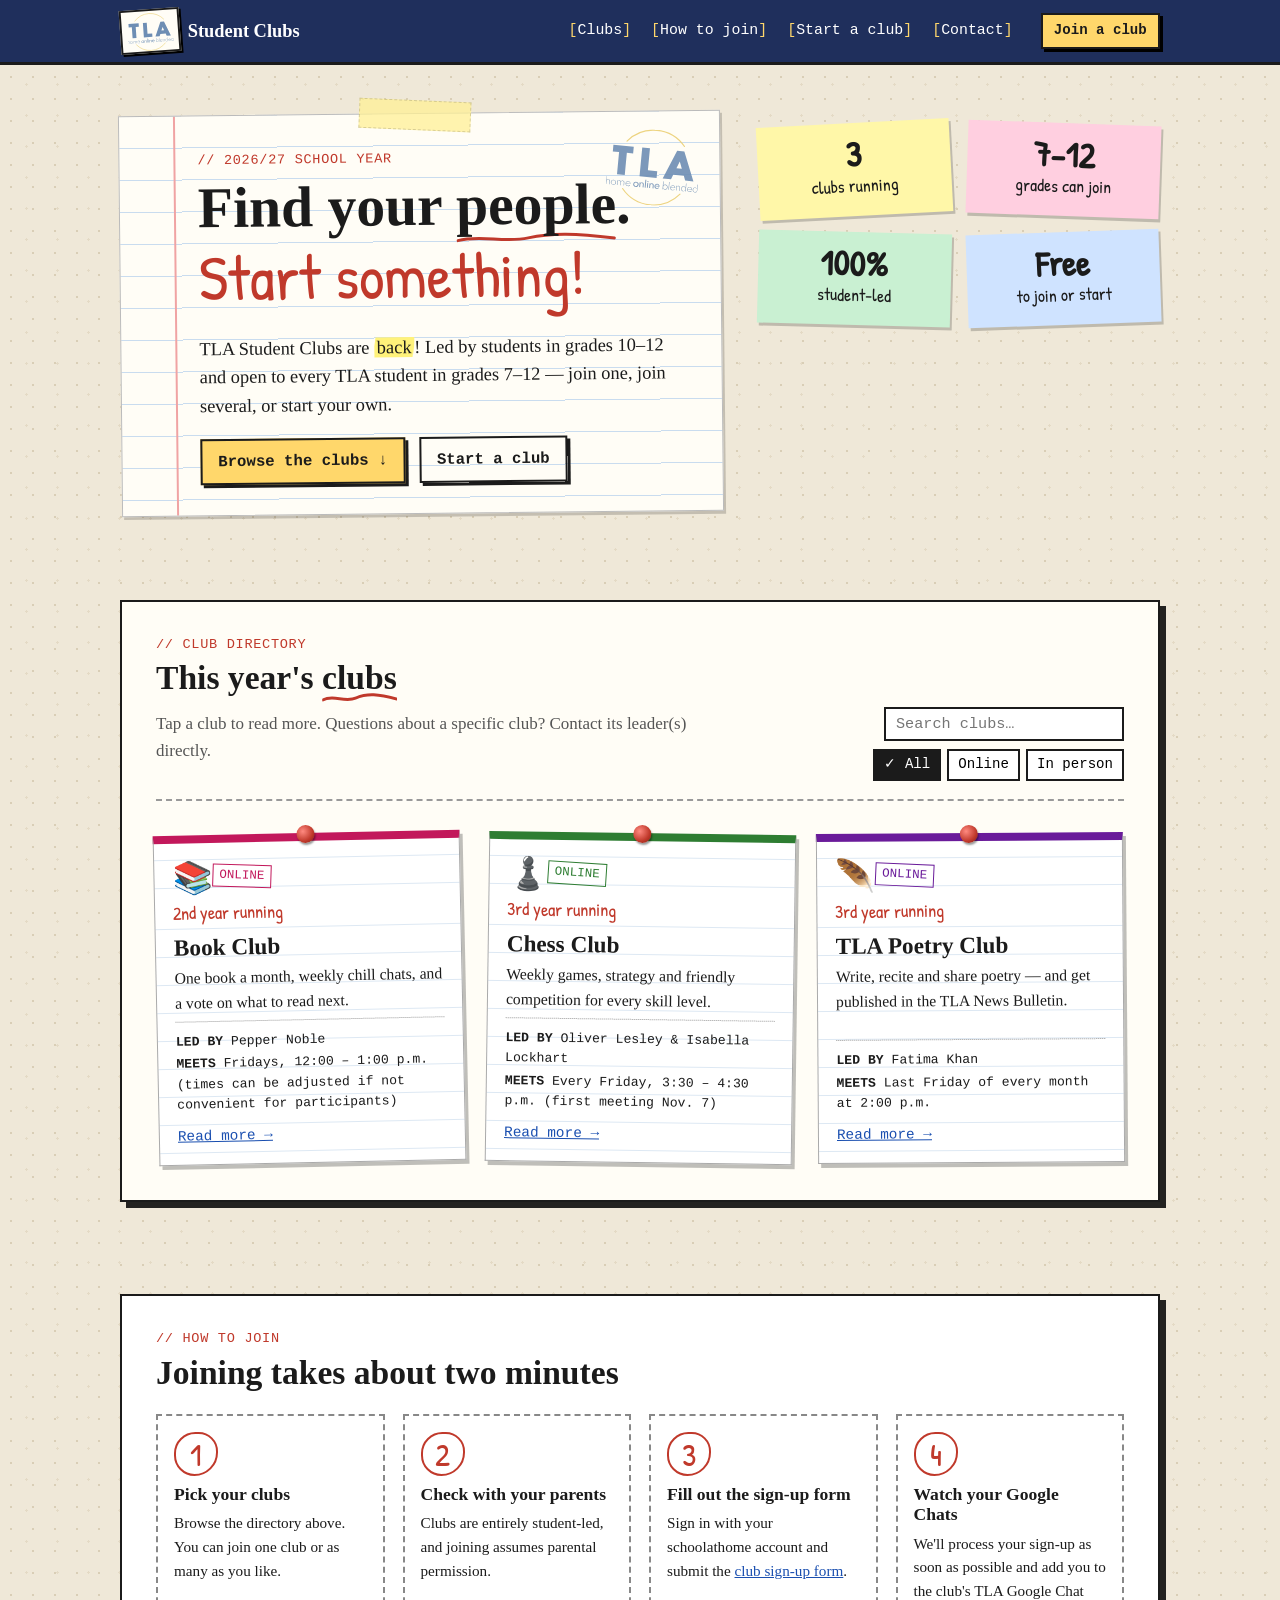
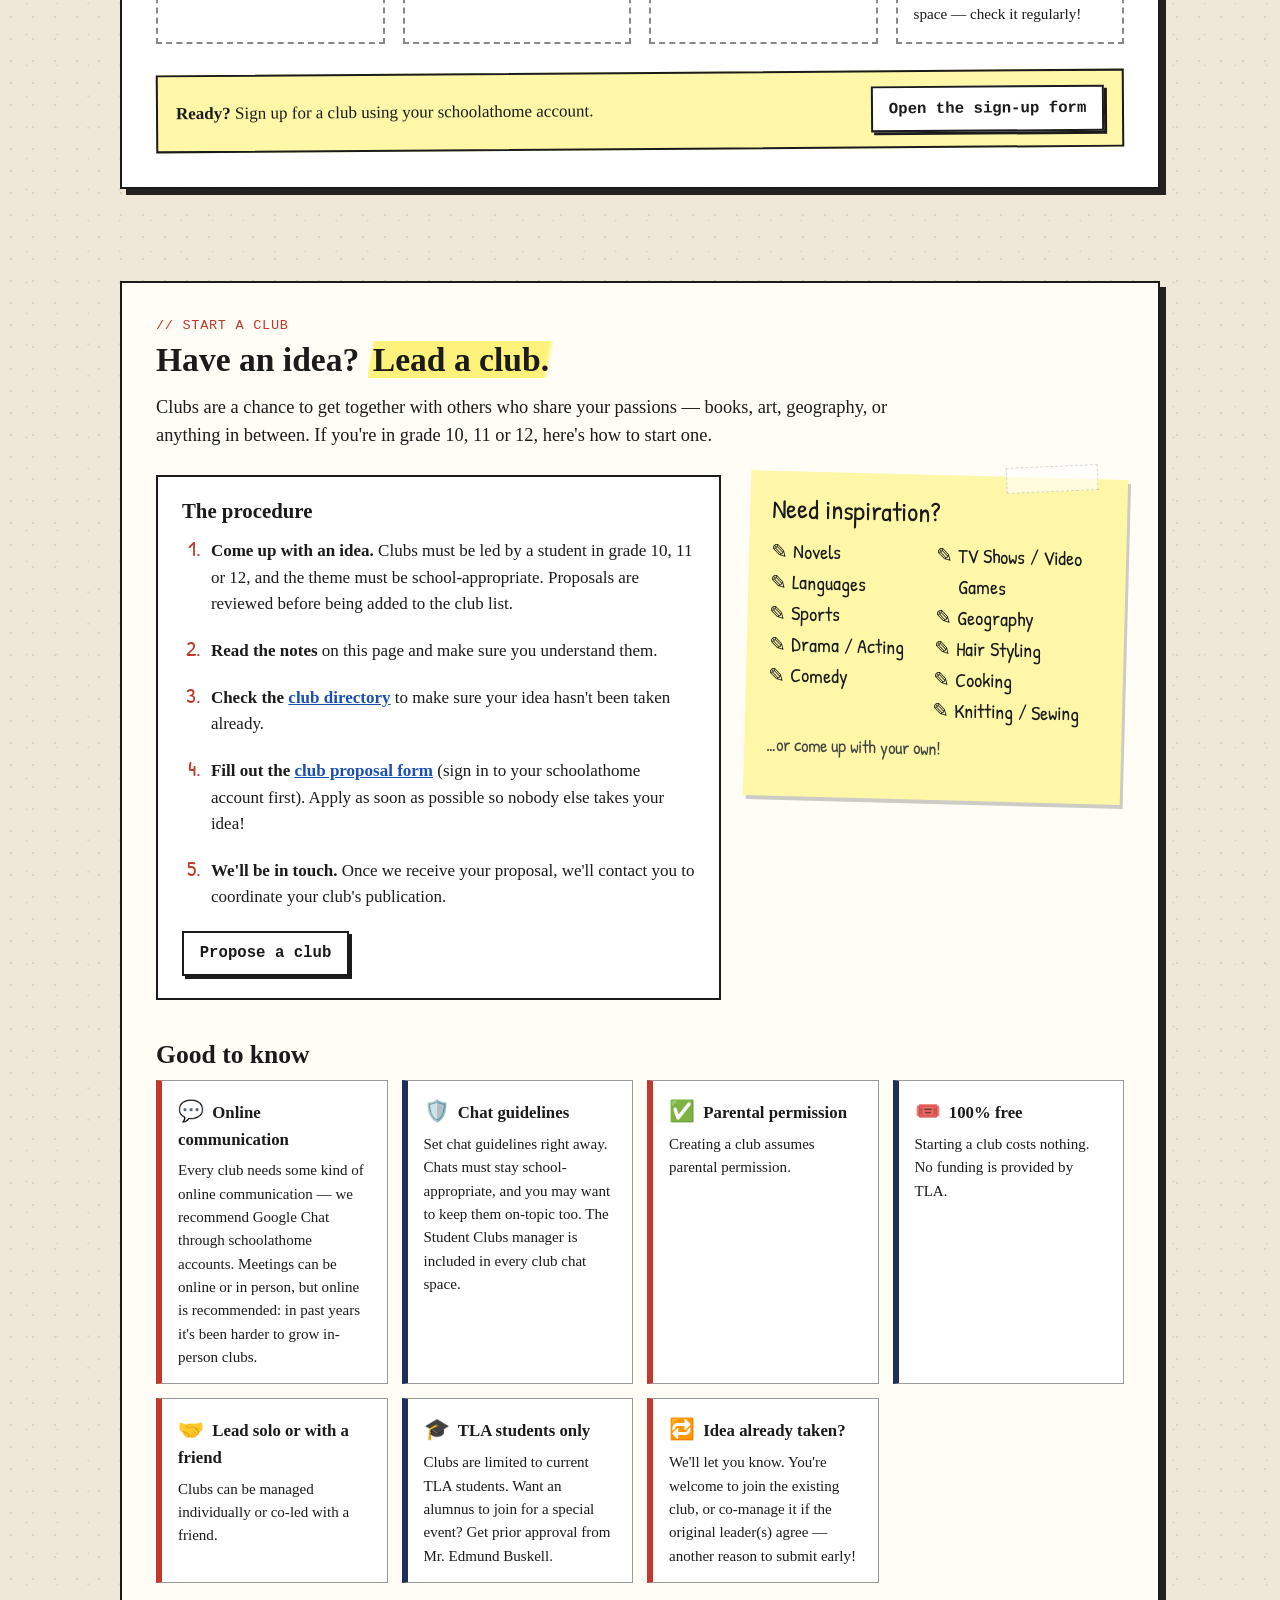
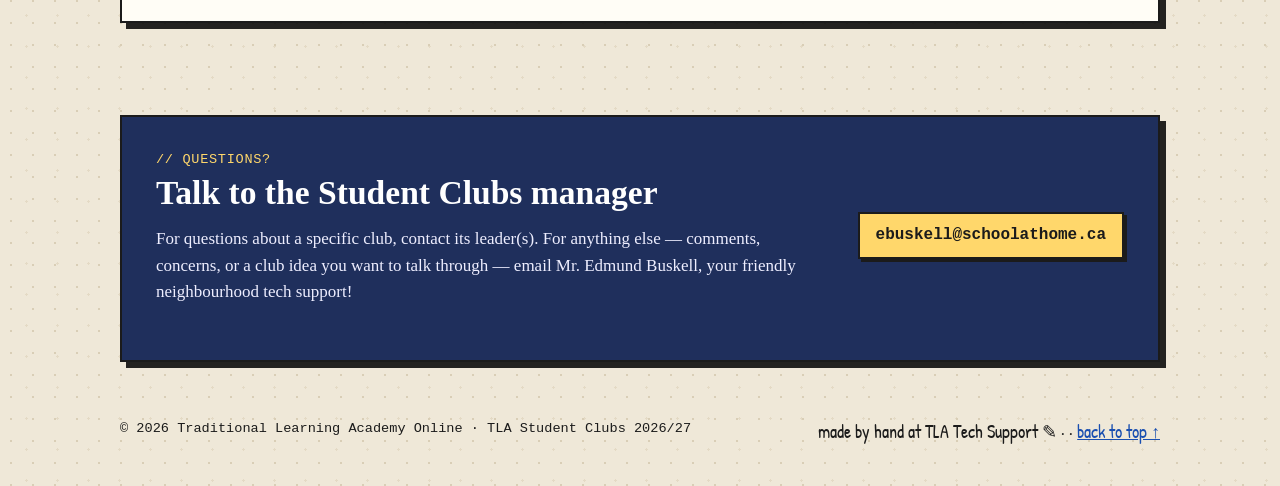
==== commit 18b54efc: "Add clubs editor (Apps Script), sheet feed, real TLA logo, new sign-up form Co-Authored-By: Claude O" ====
--- a/index.html
+++ b/index.html
@@ -6,7 +6,7 @@
   <title>TLA Student Clubs</title>
   <meta name="description" content="Join or start a student-led club at Traditional Learning Academy Online. Open to TLA students in grades 7–12.">
   <meta name="robots" content="noindex">
-  <link rel="icon" href="data:image/svg+xml,<svg xmlns='http://www.w3.org/2000/svg' viewBox='0 0 100 100'><rect width='100' height='100' rx='22' fill='%231c2a4a'/><text x='50' y='67' font-size='46' text-anchor='middle' fill='%23e6b85c' font-family='Georgia,serif' font-weight='700'>TLA</text></svg>">
+  <link rel="icon" type="image/svg+xml" href="assets/tla-logo.svg">
   <link rel="preconnect" href="https://fonts.googleapis.com">
   <link rel="preconnect" href="https://fonts.gstatic.com" crossorigin>
   <link href="https://fonts.googleapis.com/css2?family=Patrick+Hand&display=swap" rel="stylesheet">
@@ -18,7 +18,7 @@
   <header class="topbar">
     <div class="wrap topbar__inner">
       <a class="brand" href="#top" aria-label="TLA Student Clubs home">
-        <span class="brand__mark">TLA</span>
+        <span class="brand__mark"><img src="assets/tla-logo.svg" alt="TLA — home · online · blended"></span>
         <span class="brand__text">Student Clubs</span>
       </a>
       <nav class="nav" aria-label="Main">
@@ -36,6 +36,7 @@
     <section class="hero">
       <div class="wrap hero__inner">
         <div class="hero__copy">
+          <img class="hero__logo" src="assets/tla-logo.svg" alt="" aria-hidden="true">
           <p class="eyebrow"><span class="js-year">2026/27</span> school year</p>
           <h1>Find your <span class="scribble">people</span>.<br><em>Start something!</em></h1>
           <p class="lede">TLA Student Clubs are <mark>back</mark>! Led by students in grades 10–12 and open to every TLA student in grades 7–12 — join one, join several, or start your own.</p>
@@ -203,7 +204,7 @@
   <footer class="footer">
     <div class="wrap footer__inner">
       <p>© <span class="js-this-year">2026</span> Traditional Learning Academy Online · TLA Student Clubs <span class="js-year">2026/27</span></p>
-      <p class="handmade">made by hand at TLA Tech Support ✎ · <a href="#top">back to top ↑</a></p>
+      <p class="handmade">made by hand at TLA Tech Support ✎ · <a class="js-editor" href="#" hidden>club leaders: edit your club</a> · <a href="#top">back to top ↑</a></p>
     </div>
   </footer>
 
--- a/assets/style.css
+++ b/assets/style.css
@@ -108,14 +108,18 @@
   color: #fff;
   border-bottom: 3px solid var(--ink);
 }
-.topbar__inner { display: flex; align-items: center; gap: 20px; height: 58px; }
+.topbar__inner { display: flex; align-items: center; gap: 20px; height: 62px; }
 .brand { display: flex; align-items: center; gap: 8px; color: #fff !important; text-decoration: none; }
 .brand:hover { background: none; }
 .brand__mark {
-  font-family: var(--serif); font-weight: bold;
-  background: #ffd76b; color: var(--ink);
-  border: 2px solid var(--ink); padding: 1px 7px;
-  transform: rotate(-4deg); display: inline-block;
+  display: inline-block; background: var(--paper);
+  border: 2px solid var(--ink); padding: 2px 5px 0;
+  transform: rotate(-4deg); box-shadow: 2px 2px 0 #000; line-height: 0;
+}
+.brand__mark img { height: 38px; width: auto; }
+.hero__logo {
+  position: absolute; top: 18px; right: 20px; width: 92px;
+  transform: rotate(6deg); opacity: .9;
 }
 .brand__text { font-family: var(--serif); font-size: 1.15rem; font-weight: bold; }
 .nav { margin-left: auto; display: flex; gap: 4px; font-family: var(--mono); font-size: .93rem; }
@@ -303,6 +307,7 @@
 }
 @media (max-width: 540px) {
   body { font-size: 16px; }
+  .hero__logo { display: none; }
   .hero__copy { padding: 26px 18px 22px 40px; background-image:
     linear-gradient(90deg, transparent 24px, var(--margin) 24px, var(--margin) 26px, transparent 26px),
     repeating-linear-gradient(transparent 0 31px, var(--line) 31px 32px); }
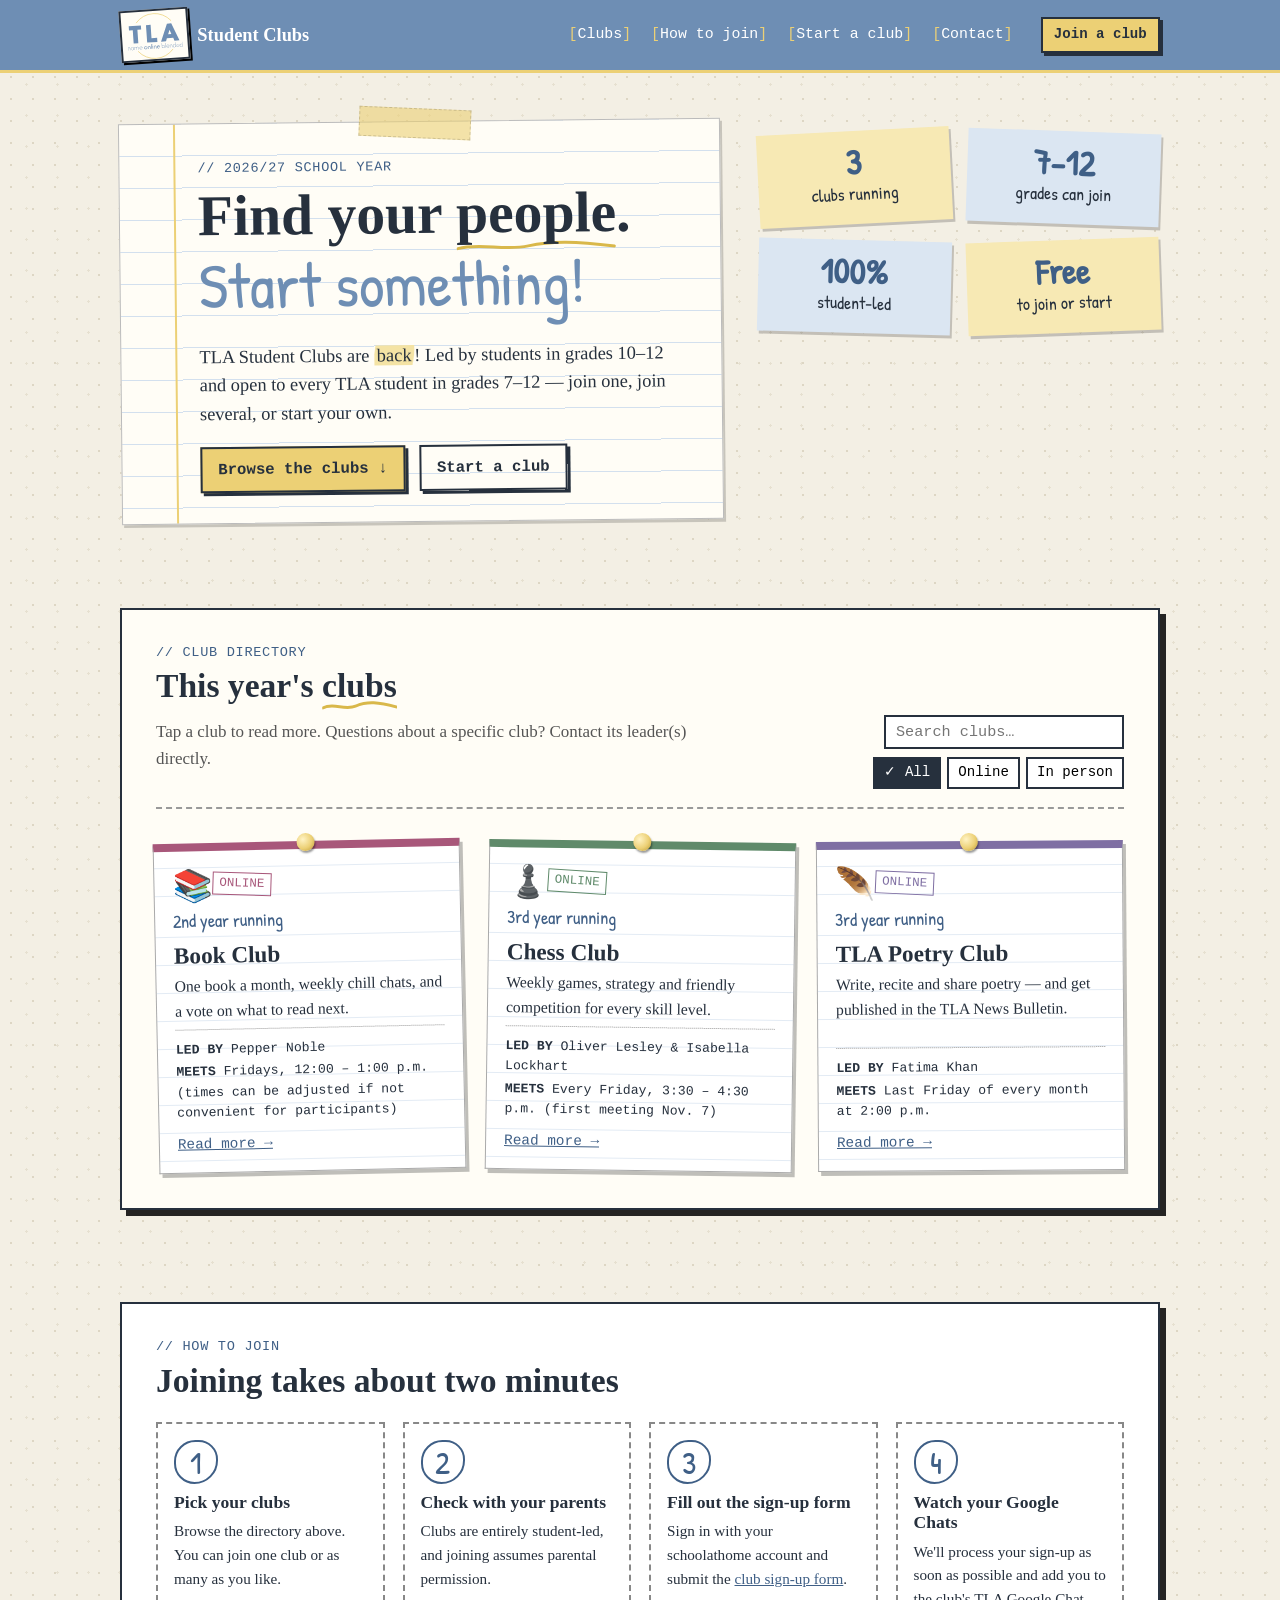
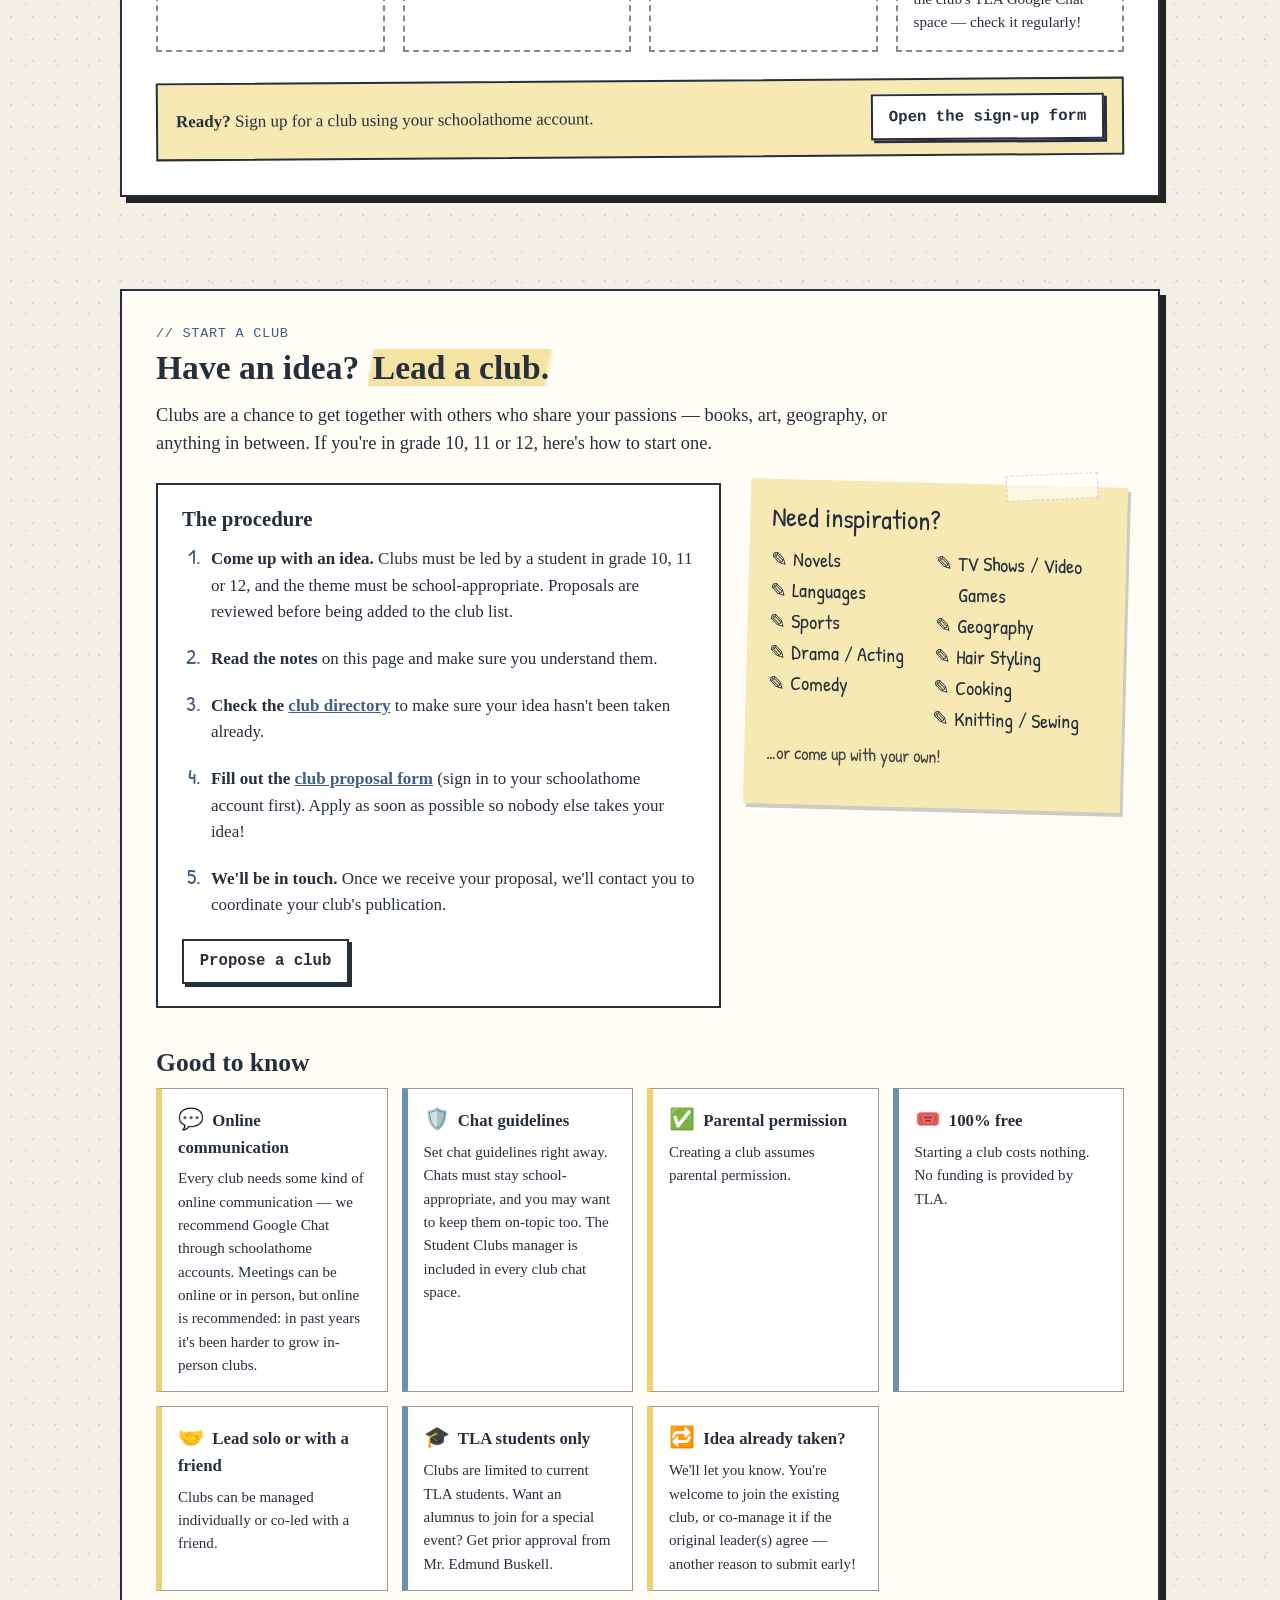
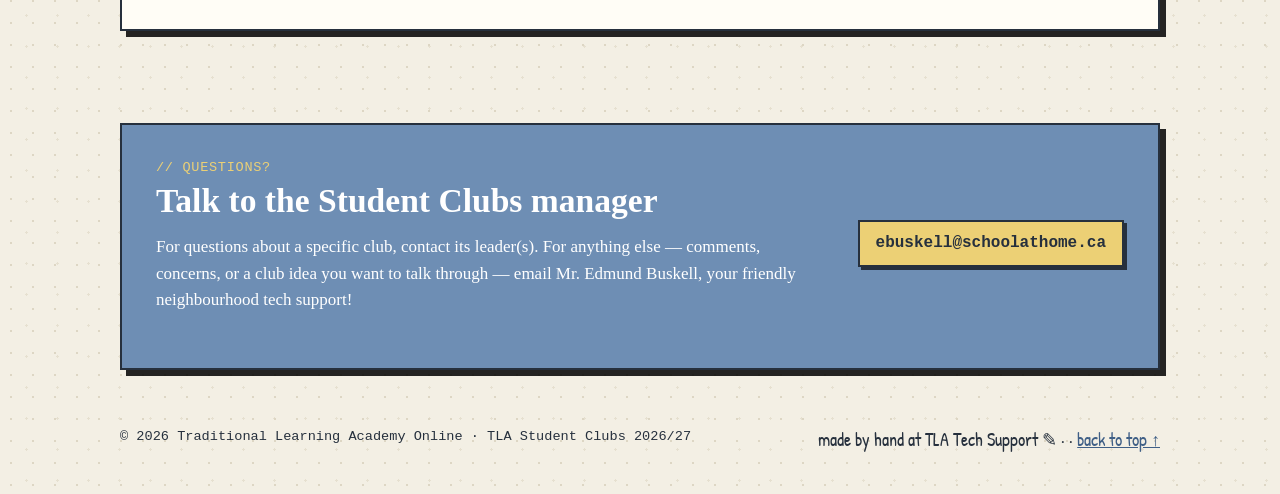
==== commit 668a8007: "Match TLA logo colours (slate blue + gold), logo in header only, cache-bust assets Co-Authored-By: C" ====
--- a/index.html
+++ b/index.html
@@ -10,7 +10,7 @@
   <link rel="preconnect" href="https://fonts.googleapis.com">
   <link rel="preconnect" href="https://fonts.gstatic.com" crossorigin>
   <link href="https://fonts.googleapis.com/css2?family=Patrick+Hand&display=swap" rel="stylesheet">
-  <link rel="stylesheet" href="assets/style.css">
+  <link rel="stylesheet" href="assets/style.css?v=4">
 </head>
 <body>
   <a class="skip" href="#clubs">Skip to clubs</a>
@@ -36,7 +36,6 @@
     <section class="hero">
       <div class="wrap hero__inner">
         <div class="hero__copy">
-          <img class="hero__logo" src="assets/tla-logo.svg" alt="" aria-hidden="true">
           <p class="eyebrow"><span class="js-year">2026/27</span> school year</p>
           <h1>Find your <span class="scribble">people</span>.<br><em>Start something!</em></h1>
           <p class="lede">TLA Student Clubs are <mark>back</mark>! Led by students in grades 10–12 and open to every TLA student in grades 7–12 — join one, join several, or start your own.</p>
@@ -213,7 +212,7 @@
     <div class="dialog__body" id="dlg-content"></div>
   </dialog>
 
-  <script src="assets/clubs.js"></script>
-  <script src="assets/app.js"></script>
+  <script src="assets/clubs.js?v=4"></script>
+  <script src="assets/app.js?v=4"></script>
 </body>
 </html>
--- a/assets/style.css
+++ b/assets/style.css
@@ -1,22 +1,28 @@
 /* TLA Student Clubs — plain, hand-written CSS. No frameworks. */
 
 :root {
+  /* colours taken from the TLA logo */
+  --tla-blue: #6e8eb4;
+  --tla-blue-d: #3f5f86;   /* darker shade of the logo blue, for text */
+  --tla-gold: #ecd075;
+  --tla-gold-d: #b8962e;   /* darker shade of the logo gold, for text/lines */
+
   --paper: #fffdf6;
-  --desk: #efe8d8;
-  --ink: #1b1b1b;
-  --navy: #1f2f5c;
-  --red: #c0392b;
-  --blue-link: #1a4fb0;
-  --hl: #fff27a;
-  --line: #c9dcef;
-  --margin: #f0a3a3;
-
-  --berry: #c2185b;
-  --forest: #2e7d32;
-  --ocean: #1565c0;
-  --gold-c: #b8860b;
-  --plum: #6a1b9a;
-  --rust: #bf4a10;
+  --desk: #f3efe4;
+  --ink: #26303d;
+  --navy: var(--tla-blue);
+  --red: var(--tla-blue-d);
+  --blue-link: var(--tla-blue-d);
+  --hl: #f4e3a4;
+  --line: #d3e0ee;
+  --margin: #ecd075;
+
+  --berry: #a8577a;
+  --forest: #5f8a6a;
+  --ocean: var(--tla-blue);
+  --gold-c: var(--tla-gold-d);
+  --plum: #7f6fa3;
+  --rust: #b07045;
 
   --hand: "Patrick Hand", "Comic Neue", "Chalkboard SE", "Segoe Print", cursive;
   --serif: Georgia, "Times New Roman", serif;
@@ -35,14 +41,14 @@
   background-color: var(--desk);
   /* a little cork-board speckle */
   background-image:
-    radial-gradient(#d9ceb6 1px, transparent 1.2px),
-    radial-gradient(#e4dac5 1px, transparent 1.2px);
+    radial-gradient(#ddd6c4 1px, transparent 1.2px),
+    radial-gradient(#e6e0d0 1px, transparent 1.2px);
   background-size: 22px 22px, 31px 31px;
   background-position: 0 0, 11px 7px;
 }
 
 a { color: var(--blue-link); }
-a:visited { color: #5b2a91; }
+a:visited { color: var(--tla-blue-d); }
 a:hover { background: var(--hl); color: var(--ink); }
 
 h1, h2, h3, h4 { font-family: var(--serif); margin: 0 0 .4em; line-height: 1.15; }
@@ -65,7 +71,7 @@
   margin-bottom: .3em;
 }
 .eyebrow::before { content: "// "; }
-.eyebrow--light { color: #ffd76b; }
+.eyebrow--light { color: var(--tla-gold); }
 
 .lede { font-size: 1.15rem; max-width: 36em; }
 .lede--narrow { max-width: 40em; margin-bottom: 1.6rem; }
@@ -77,7 +83,7 @@
   color: inherit;
 }
 .scribble {
-  background: url("data:image/svg+xml,%3Csvg xmlns='http://www.w3.org/2000/svg' viewBox='0 0 200 12' preserveAspectRatio='none'%3E%3Cpath d='M2 8 C 30 2, 60 11, 90 6 S 150 2, 198 7' fill='none' stroke='%23c0392b' stroke-width='3' stroke-linecap='round'/%3E%3C/svg%3E") bottom left / 100% 12px no-repeat;
+  background: url("data:image/svg+xml,%3Csvg xmlns='http://www.w3.org/2000/svg' viewBox='0 0 200 12' preserveAspectRatio='none'%3E%3Cpath d='M2 8 C 30 2, 60 11, 90 6 S 150 2, 198 7' fill='none' stroke='%23d9b84a' stroke-width='3' stroke-linecap='round'/%3E%3C/svg%3E") bottom left / 100% 12px no-repeat;
   padding-bottom: 8px;
 }
 
@@ -98,7 +104,7 @@
 .btn:hover { background: var(--hl); transform: translate(-1px, -1px); box-shadow: 4px 4px 0 var(--ink); }
 .btn:active { transform: translate(2px, 2px); box-shadow: 1px 1px 0 var(--ink); }
 .btn--ghost { background: transparent; }
-.btn--gold, .btn--yellow { background: #ffd76b; }
+.btn--gold, .btn--yellow { background: var(--tla-gold); }
 .btn--small { padding: .35em .8em; font-size: .88rem; }
 
 /* Top bar */
@@ -106,9 +112,9 @@
   position: sticky; top: 0; z-index: 20;
   background: var(--navy);
   color: #fff;
-  border-bottom: 3px solid var(--ink);
-}
-.topbar__inner { display: flex; align-items: center; gap: 20px; height: 62px; }
+  border-bottom: 3px solid var(--tla-gold);
+}
+.topbar__inner { display: flex; align-items: center; gap: 20px; height: 70px; }
 .brand { display: flex; align-items: center; gap: 8px; color: #fff !important; text-decoration: none; }
 .brand:hover { background: none; }
 .brand__mark {
@@ -116,7 +122,7 @@
   border: 2px solid var(--ink); padding: 2px 5px 0;
   transform: rotate(-4deg); box-shadow: 2px 2px 0 #000; line-height: 0;
 }
-.brand__mark img { height: 38px; width: auto; }
+.brand__mark img { height: 46px; width: auto; }
 .hero__logo {
   position: absolute; top: 18px; right: 20px; width: 92px;
   transform: rotate(6deg); opacity: .9;
@@ -124,10 +130,10 @@
 .brand__text { font-family: var(--serif); font-size: 1.15rem; font-weight: bold; }
 .nav { margin-left: auto; display: flex; gap: 4px; font-family: var(--mono); font-size: .93rem; }
 .nav a { color: #fff; text-decoration: none; padding: 4px 8px; }
-.nav a::before { content: "["; color: #ffd76b; }
-.nav a::after { content: "]"; color: #ffd76b; }
-.nav a:hover { background: #ffd76b; color: var(--ink); }
-.topbar .btn { box-shadow: 3px 3px 0 #000; }
+.nav a::before { content: "["; color: var(--tla-gold); }
+.nav a::after { content: "]"; color: var(--tla-gold); }
+.nav a:hover { background: var(--tla-gold); color: var(--ink); }
+.topbar .btn { box-shadow: 3px 3px 0 var(--ink); }
 
 /* Hero — a sheet of lined paper */
 .hero { padding: 48px 0 40px; }
@@ -145,25 +151,25 @@
 }
 .hero__copy::before { /* tape */
   content: ""; position: absolute; top: -14px; left: 40%;
-  width: 110px; height: 28px; background: rgba(255,240,150,.75);
+  width: 110px; height: 28px; background: rgba(236,208,117,.6);
   border: 1px dashed rgba(0,0,0,.15); transform: rotate(3deg);
 }
 .hero h1 { font-size: clamp(2.3rem, 5.5vw, 3.6rem); margin-bottom: .35em; }
-.hero h1 em { font-family: var(--hand); font-style: normal; font-weight: normal; color: var(--red); font-size: 1.1em; }
+.hero h1 em { font-family: var(--hand); font-style: normal; font-weight: normal; color: var(--tla-blue); font-size: 1.1em; }
 .hero__actions { display: flex; gap: 14px; flex-wrap: wrap; margin-top: 1.2rem; }
 
 .hero__stats { list-style: none; margin: 10px 0 0; padding: 0; display: grid; grid-template-columns: 1fr 1fr; gap: 16px; }
 .hero__stats li {
-  background: #fff7a8; padding: 14px 12px 16px;
+  background: #f7e9b4; padding: 14px 12px 16px;
   box-shadow: 2px 3px 0 rgba(0,0,0,.2);
   font-family: var(--hand);
   text-align: center;
 }
 .hero__stats li:nth-child(1) { transform: rotate(-3deg); }
-.hero__stats li:nth-child(2) { transform: rotate(2deg); background: #ffcfe0; }
-.hero__stats li:nth-child(3) { transform: rotate(1.5deg); background: #c9f0d2; }
-.hero__stats li:nth-child(4) { transform: rotate(-2deg); background: #cfe3ff; }
-.hero__stats strong { display: block; font-size: 2.2rem; line-height: 1; }
+.hero__stats li:nth-child(2) { transform: rotate(2deg); background: #dbe6f2; }
+.hero__stats li:nth-child(3) { transform: rotate(1.5deg); background: #dbe6f2; }
+.hero__stats li:nth-child(4) { transform: rotate(-2deg); background: #f7e9b4; }
+.hero__stats strong { display: block; font-size: 2.2rem; line-height: 1; color: var(--tla-blue-d); }
 .hero__stats span { font-size: 1.1rem; }
 .hero__shapes { display: none; }
 
@@ -176,9 +182,9 @@
   padding: 32px 34px 38px;
 }
 .section--tint > .wrap { background: #fff; }
-.section--dark > .wrap { background: var(--navy); color: #eef; }
+.section--dark > .wrap { background: var(--tla-blue); color: #fff; }
 .section--dark h2 { color: #fff; }
-.section--dark a:not(.btn) { color: #ffd76b; }
+.section--dark a:not(.btn) { color: var(--tla-gold); }
 
 .section__head { display: flex; justify-content: space-between; align-items: flex-end; gap: 20px; flex-wrap: wrap; margin-bottom: 22px; border-bottom: 2px dashed #999; padding-bottom: 18px; }
 .section__head > div:first-child { max-width: 34em; }
@@ -203,7 +209,7 @@
   text-align: left; font: inherit; color: inherit; cursor: pointer;
   display: flex; flex-direction: column; gap: 6px;
   background-color: #fff;
-  background-image: repeating-linear-gradient(transparent 0 27px, #dde8f3 27px 28px);
+  background-image: repeating-linear-gradient(transparent 0 27px, #e3ebf4 27px 28px);
   background-position: 0 58px;
   border: 1px solid #aaa;
   border-top: 8px solid var(--c);
@@ -218,7 +224,7 @@
 .card::before { /* push pin */
   content: ""; position: absolute; top: -16px; left: 50%; margin-left: -9px;
   width: 18px; height: 18px; border-radius: 50%;
-  background: radial-gradient(circle at 35% 35%, #ff8a80, var(--red) 60%, #7a1d14);
+  background: radial-gradient(circle at 35% 35%, #fff3c4, var(--tla-gold) 55%, var(--tla-gold-d));
   box-shadow: 1px 2px 2px rgba(0,0,0,.4);
 }
 .card--berry  { --c: var(--berry); }
@@ -248,7 +254,7 @@
 }
 .steps h3 { font-size: 1.1rem; }
 .steps p { font-size: .95rem; margin: 0; }
-.cta-strip { display: flex; justify-content: space-between; align-items: center; gap: 14px; flex-wrap: wrap; border: 2px solid var(--ink); background: #fff7a8; padding: 14px 18px; transform: rotate(-.4deg); }
+.cta-strip { display: flex; justify-content: space-between; align-items: center; gap: 14px; flex-wrap: wrap; border: 2px solid var(--ink); background: #f7e9b4; padding: 14px 18px; transform: rotate(-.4deg); }
 .cta-strip p { margin: 0; }
 
 /* Start a club */
@@ -257,7 +263,7 @@
 .timeline { padding-left: 1.4em; margin: 0 0 20px; }
 .timeline li { margin-bottom: .8em; padding-left: .3em; }
 .timeline li::marker { font-family: var(--hand); font-size: 1.3em; color: var(--red); }
-.ideas { background: #fff7a8; padding: 22px 22px 18px; box-shadow: 3px 4px 0 rgba(0,0,0,.2); transform: rotate(1.5deg); position: relative; }
+.ideas { background: #f7e9b4; padding: 22px 22px 18px; box-shadow: 3px 4px 0 rgba(0,0,0,.2); transform: rotate(1.5deg); position: relative; }
 .ideas::before { content: ""; position: absolute; top: -12px; right: 30px; width: 90px; height: 24px; background: rgba(255,255,255,.6); border: 1px dashed rgba(0,0,0,.15); transform: rotate(-4deg); }
 .ideas h3 { font-family: var(--hand); font-size: 1.7rem; font-weight: normal; }
 .idea-list { font-family: var(--hand); font-size: 1.25rem; columns: 2; padding-left: 1.1em; margin: 0 0 10px; list-style: "✎ "; }
@@ -265,8 +271,8 @@
 
 .notes__title { margin-top: 40px; font-size: 1.6rem; }
 .notes { display: grid; grid-template-columns: repeat(auto-fill, minmax(230px, 1fr)); gap: 14px; }
-.note { border: 1px solid #999; border-left: 6px solid var(--navy); background: #fff; padding: 14px 16px; }
-.note:nth-child(odd) { border-left-color: var(--red); }
+.note { border: 1px solid #999; border-left: 6px solid var(--tla-blue); background: #fff; padding: 14px 16px; }
+.note:nth-child(odd) { border-left-color: var(--tla-gold); }
 .note__icon { font-size: 1.3rem; margin-right: 4px; }
 .note h4 { display: inline; font-size: 1.05rem; }
 .note p { font-size: .94rem; margin: 6px 0 0; }
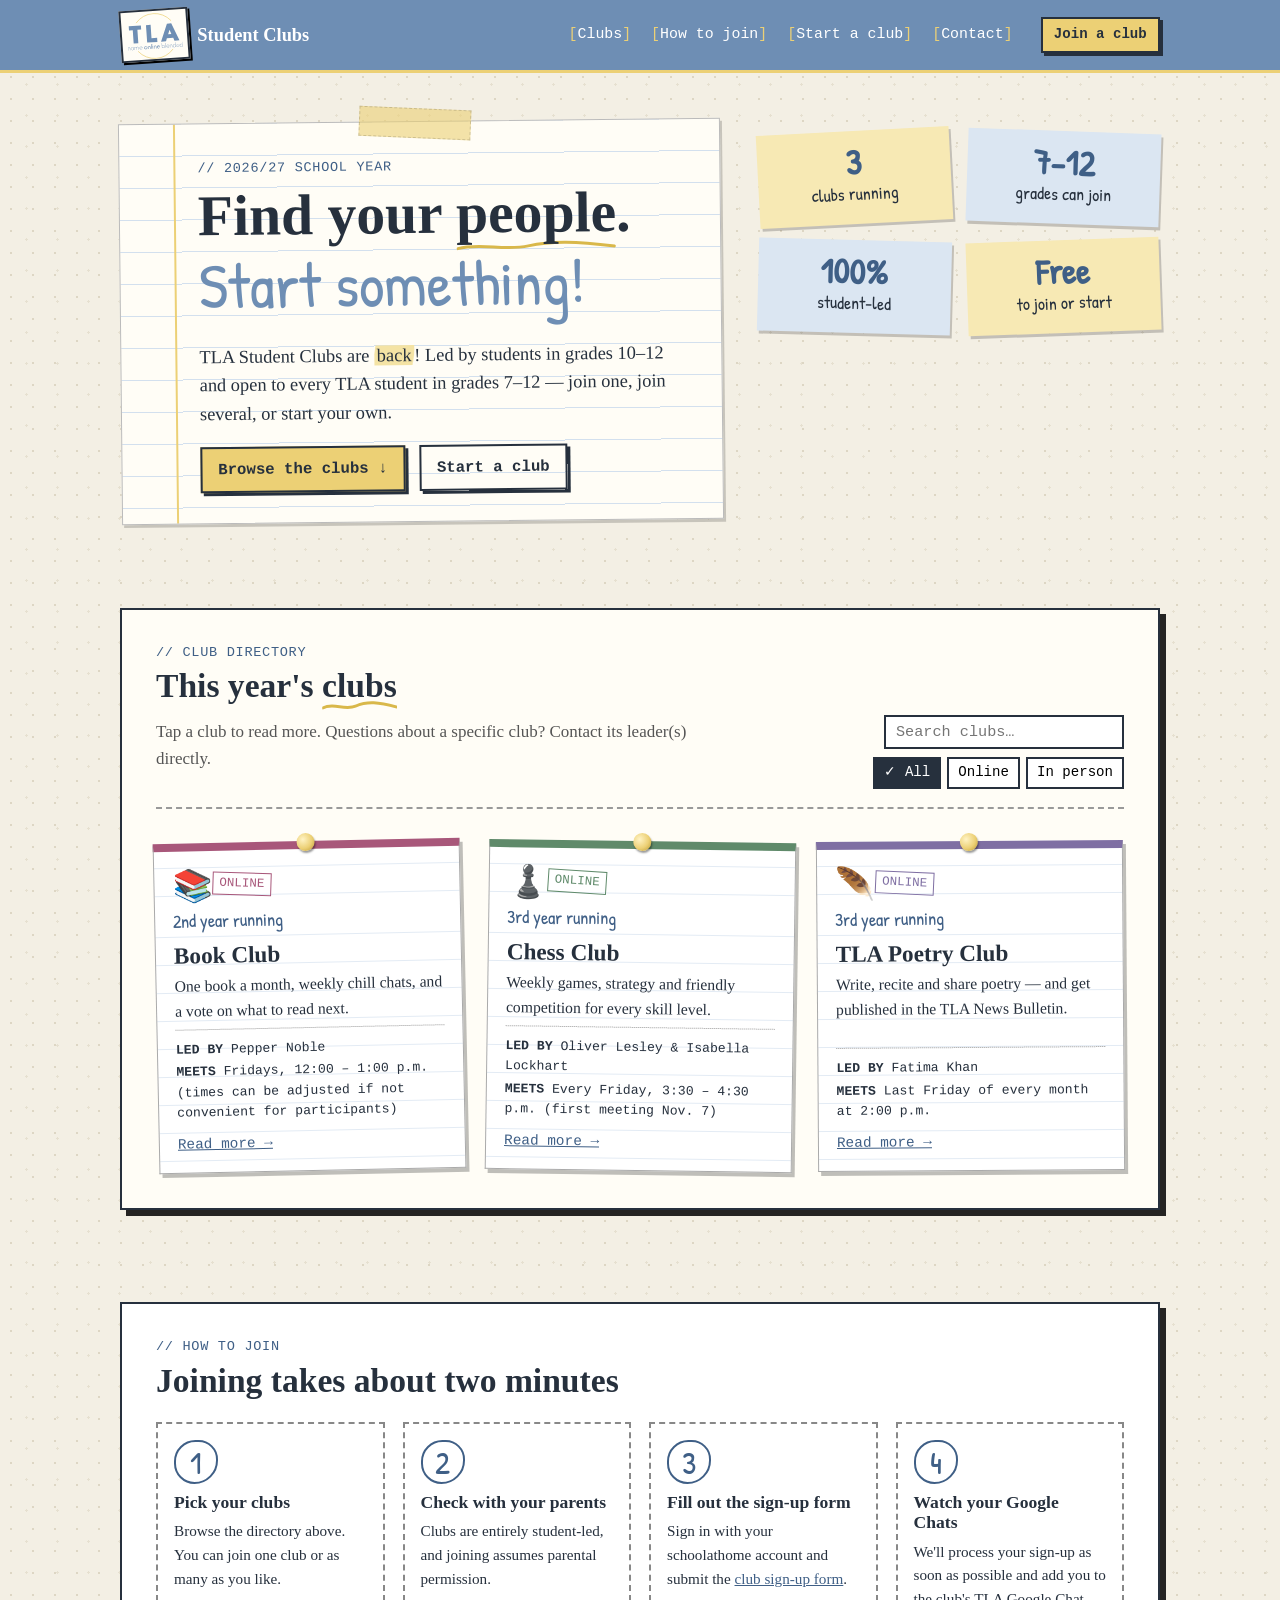
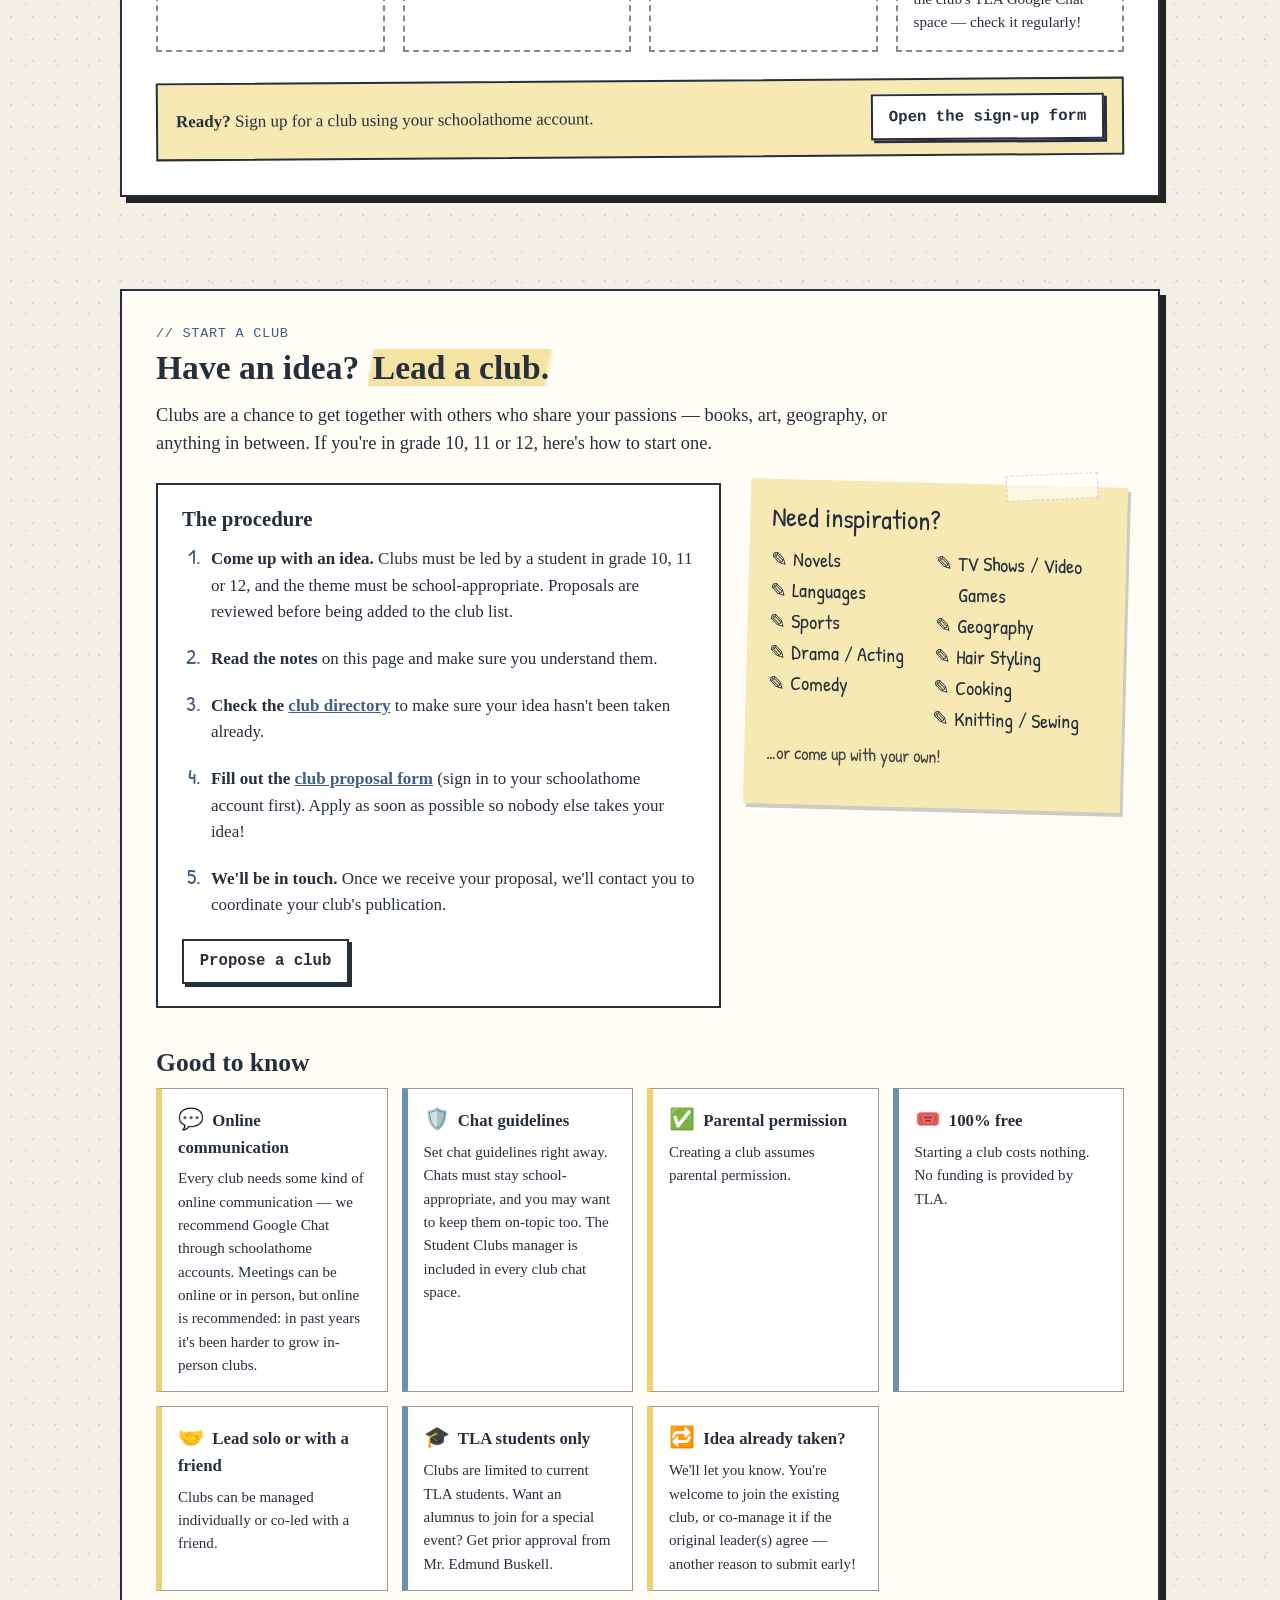
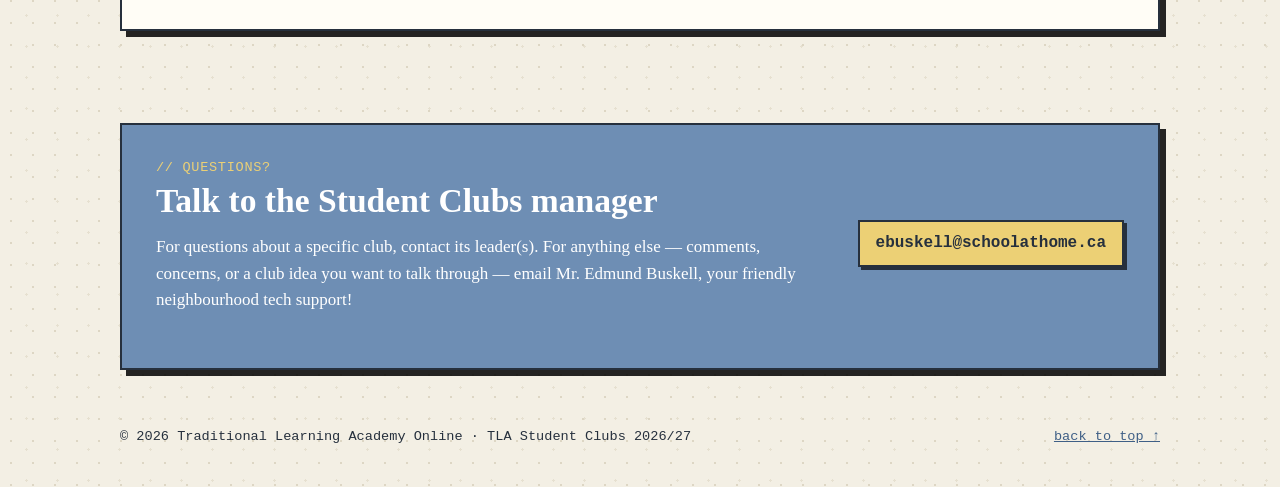
==== commit 07c7150a: "Correct club proposal form link; remove footer tagline Co-Authored-By: Claude Opus 5.5 <noreply@anth" ====
--- a/index.html
+++ b/index.html
@@ -10,7 +10,7 @@
   <link rel="preconnect" href="https://fonts.googleapis.com">
   <link rel="preconnect" href="https://fonts.gstatic.com" crossorigin>
   <link href="https://fonts.googleapis.com/css2?family=Patrick+Hand&display=swap" rel="stylesheet">
-  <link rel="stylesheet" href="assets/style.css?v=4">
+  <link rel="stylesheet" href="assets/style.css?v=5">
 </head>
 <body>
   <a class="skip" href="#clubs">Skip to clubs</a>
@@ -203,7 +203,7 @@
   <footer class="footer">
     <div class="wrap footer__inner">
       <p>© <span class="js-this-year">2026</span> Traditional Learning Academy Online · TLA Student Clubs <span class="js-year">2026/27</span></p>
-      <p class="handmade">made by hand at TLA Tech Support ✎ · <a class="js-editor" href="#" hidden>club leaders: edit your club</a> · <a href="#top">back to top ↑</a></p>
+      <p><a class="js-editor" href="#" hidden>Club leaders: edit your club</a> <a href="#top">back to top ↑</a></p>
     </div>
   </footer>
 
@@ -212,7 +212,7 @@
     <div class="dialog__body" id="dlg-content"></div>
   </dialog>
 
-  <script src="assets/clubs.js?v=4"></script>
-  <script src="assets/app.js?v=4"></script>
+  <script src="assets/clubs.js?v=5"></script>
+  <script src="assets/app.js?v=5"></script>
 </body>
 </html>
--- a/assets/style.css
+++ b/assets/style.css
@@ -286,7 +286,7 @@
 .footer { font-family: var(--mono); font-size: .85rem; padding: 10px 0 40px; }
 .footer__inner { display: flex; justify-content: space-between; flex-wrap: wrap; gap: 8px; }
 .footer p { margin: 0; }
-.footer .handmade { font-family: var(--hand); font-size: 1.1rem; }
+.footer .js-editor { margin-right: 14px; }
 
 /* Dialog */
 .dialog { border: 2px solid var(--ink); padding: 0; width: min(620px, 100% - 28px); max-height: 88vh; box-shadow: 8px 8px 0 rgba(0,0,0,.85); background: #fff; }
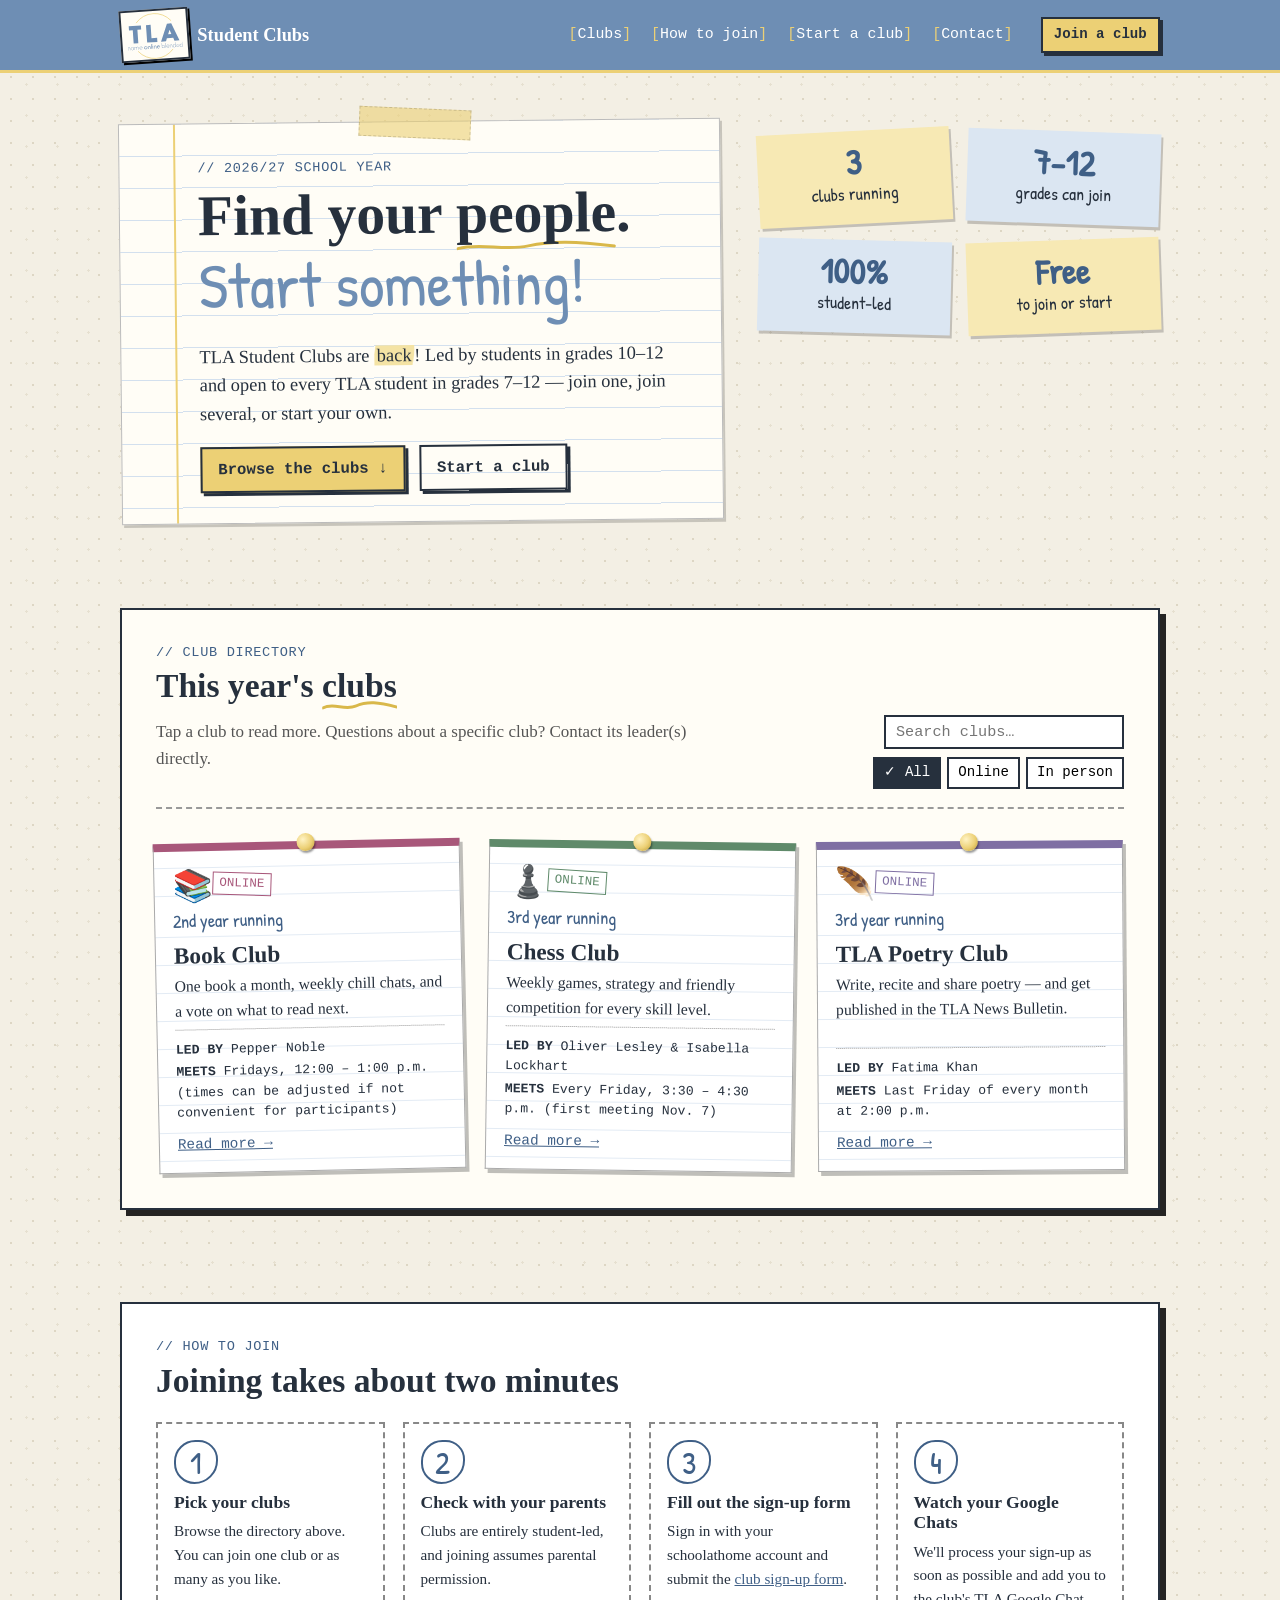
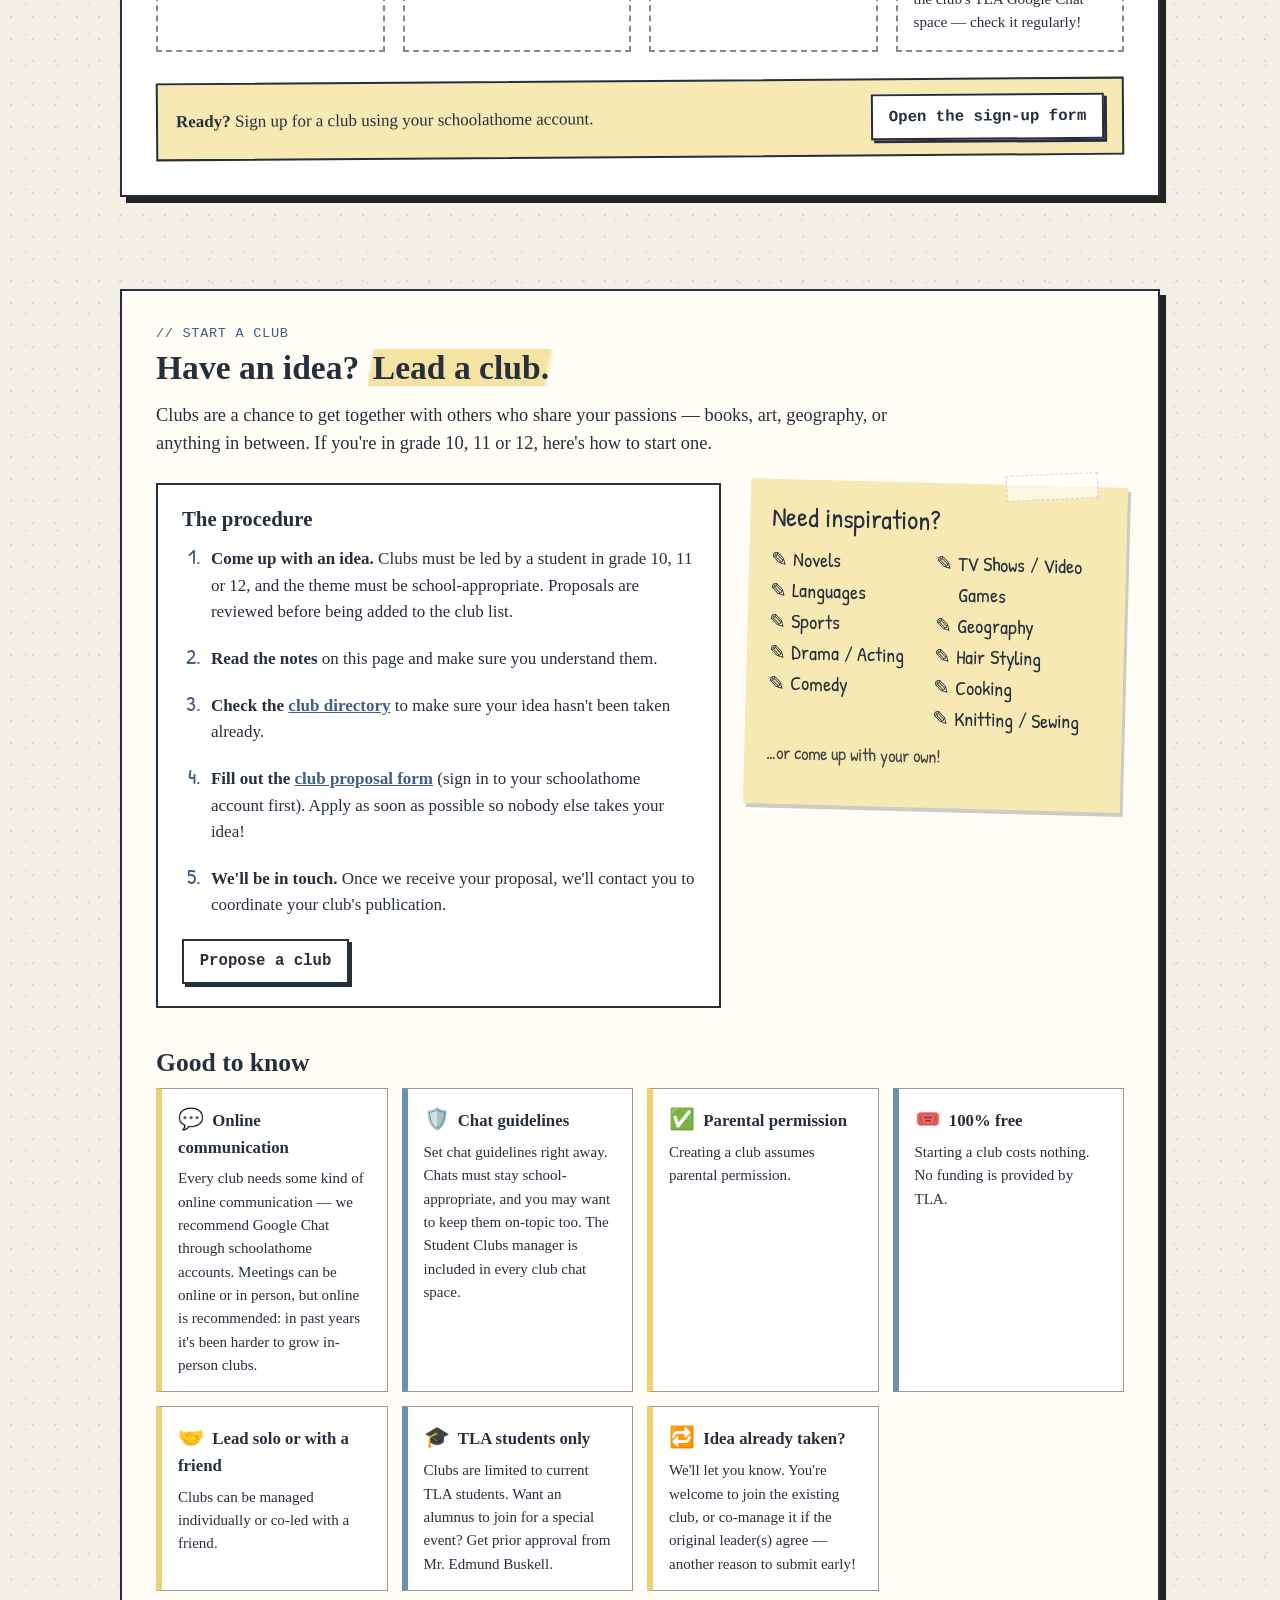
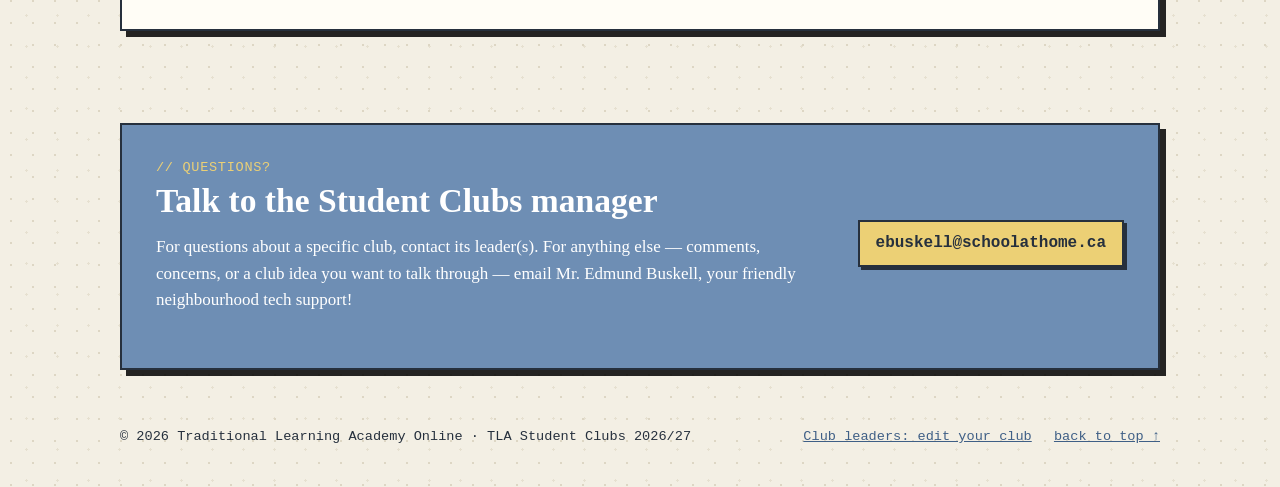
==== commit b8fe7e23: "Connect site to the clubs sheet feed and editor Co-Authored-By: Claude Opus 5.5 <noreply@anthropic.c" ====
--- a/index.html
+++ b/index.html
@@ -10,7 +10,7 @@
   <link rel="preconnect" href="https://fonts.googleapis.com">
   <link rel="preconnect" href="https://fonts.gstatic.com" crossorigin>
   <link href="https://fonts.googleapis.com/css2?family=Patrick+Hand&display=swap" rel="stylesheet">
-  <link rel="stylesheet" href="assets/style.css?v=5">
+  <link rel="stylesheet" href="assets/style.css?v=6">
 </head>
 <body>
   <a class="skip" href="#clubs">Skip to clubs</a>
@@ -212,7 +212,7 @@
     <div class="dialog__body" id="dlg-content"></div>
   </dialog>
 
-  <script src="assets/clubs.js?v=5"></script>
-  <script src="assets/app.js?v=5"></script>
+  <script src="assets/clubs.js?v=6"></script>
+  <script src="assets/app.js?v=6"></script>
 </body>
 </html>
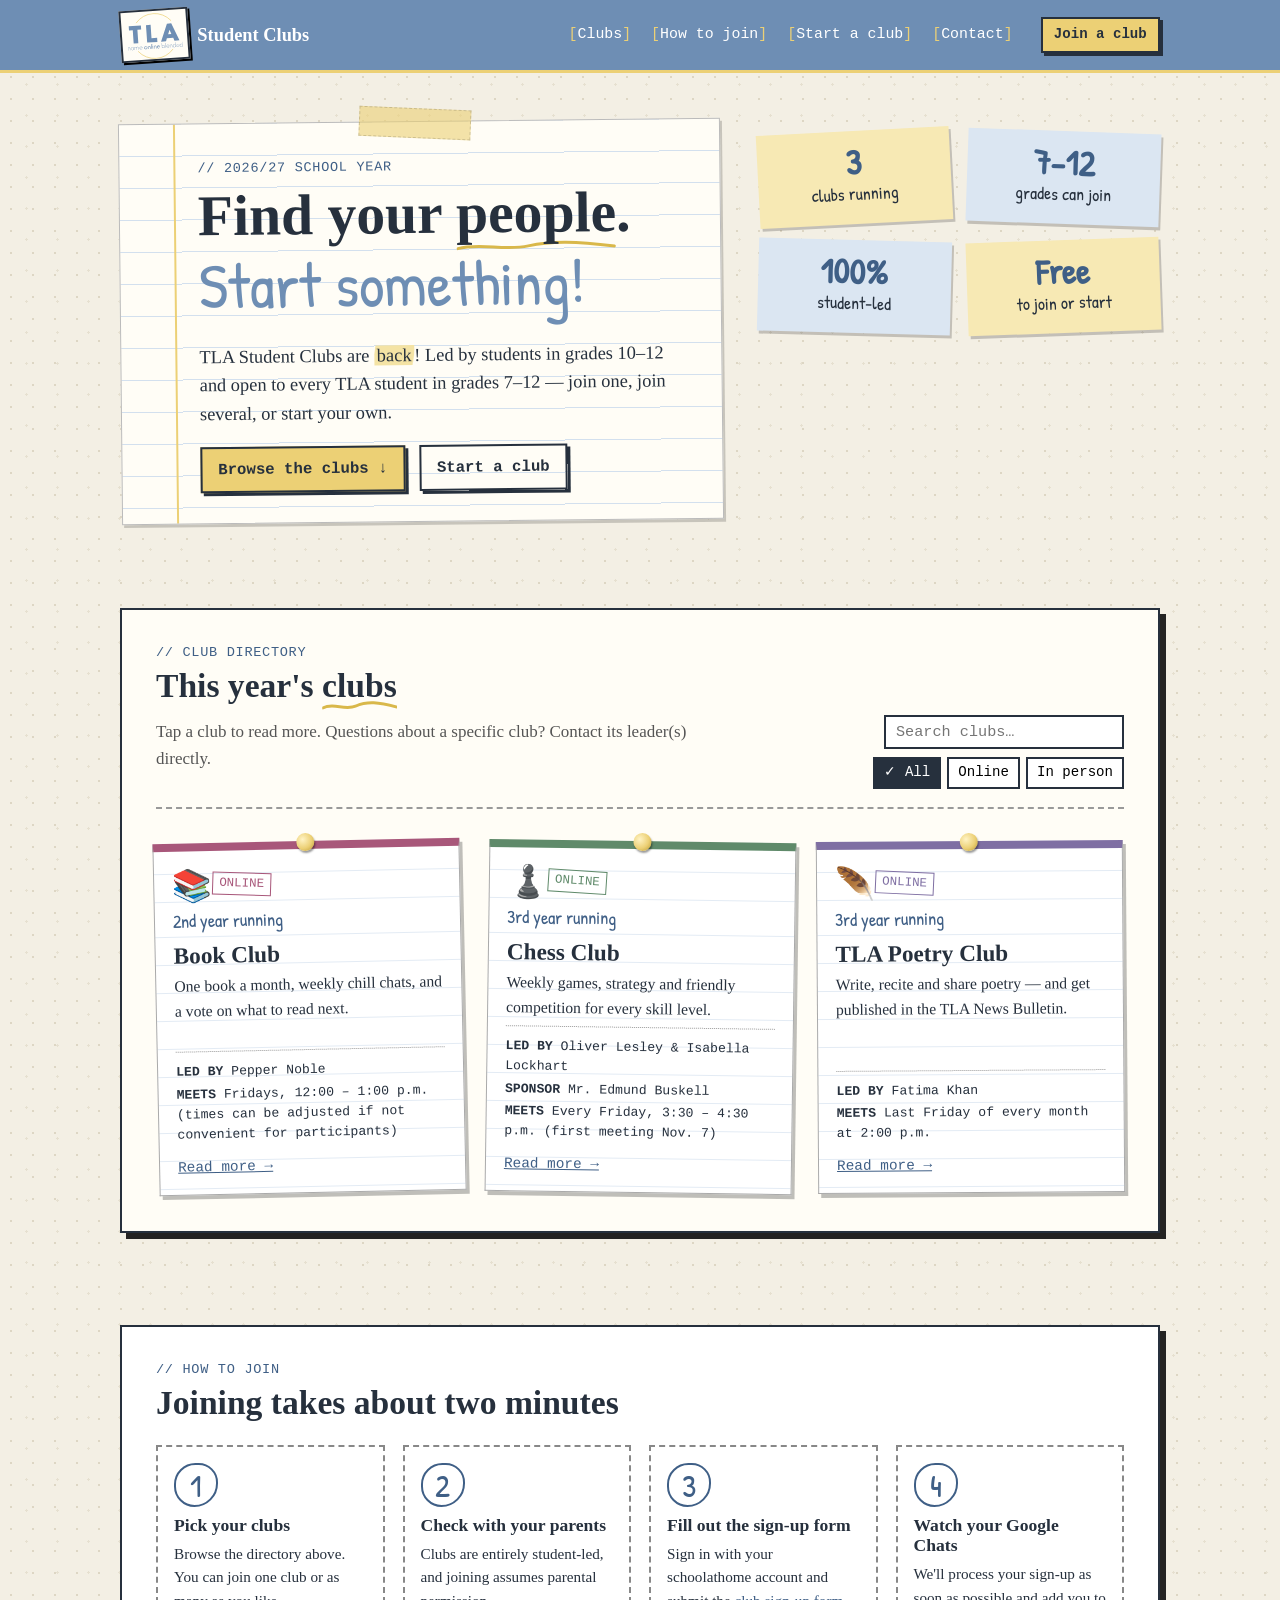
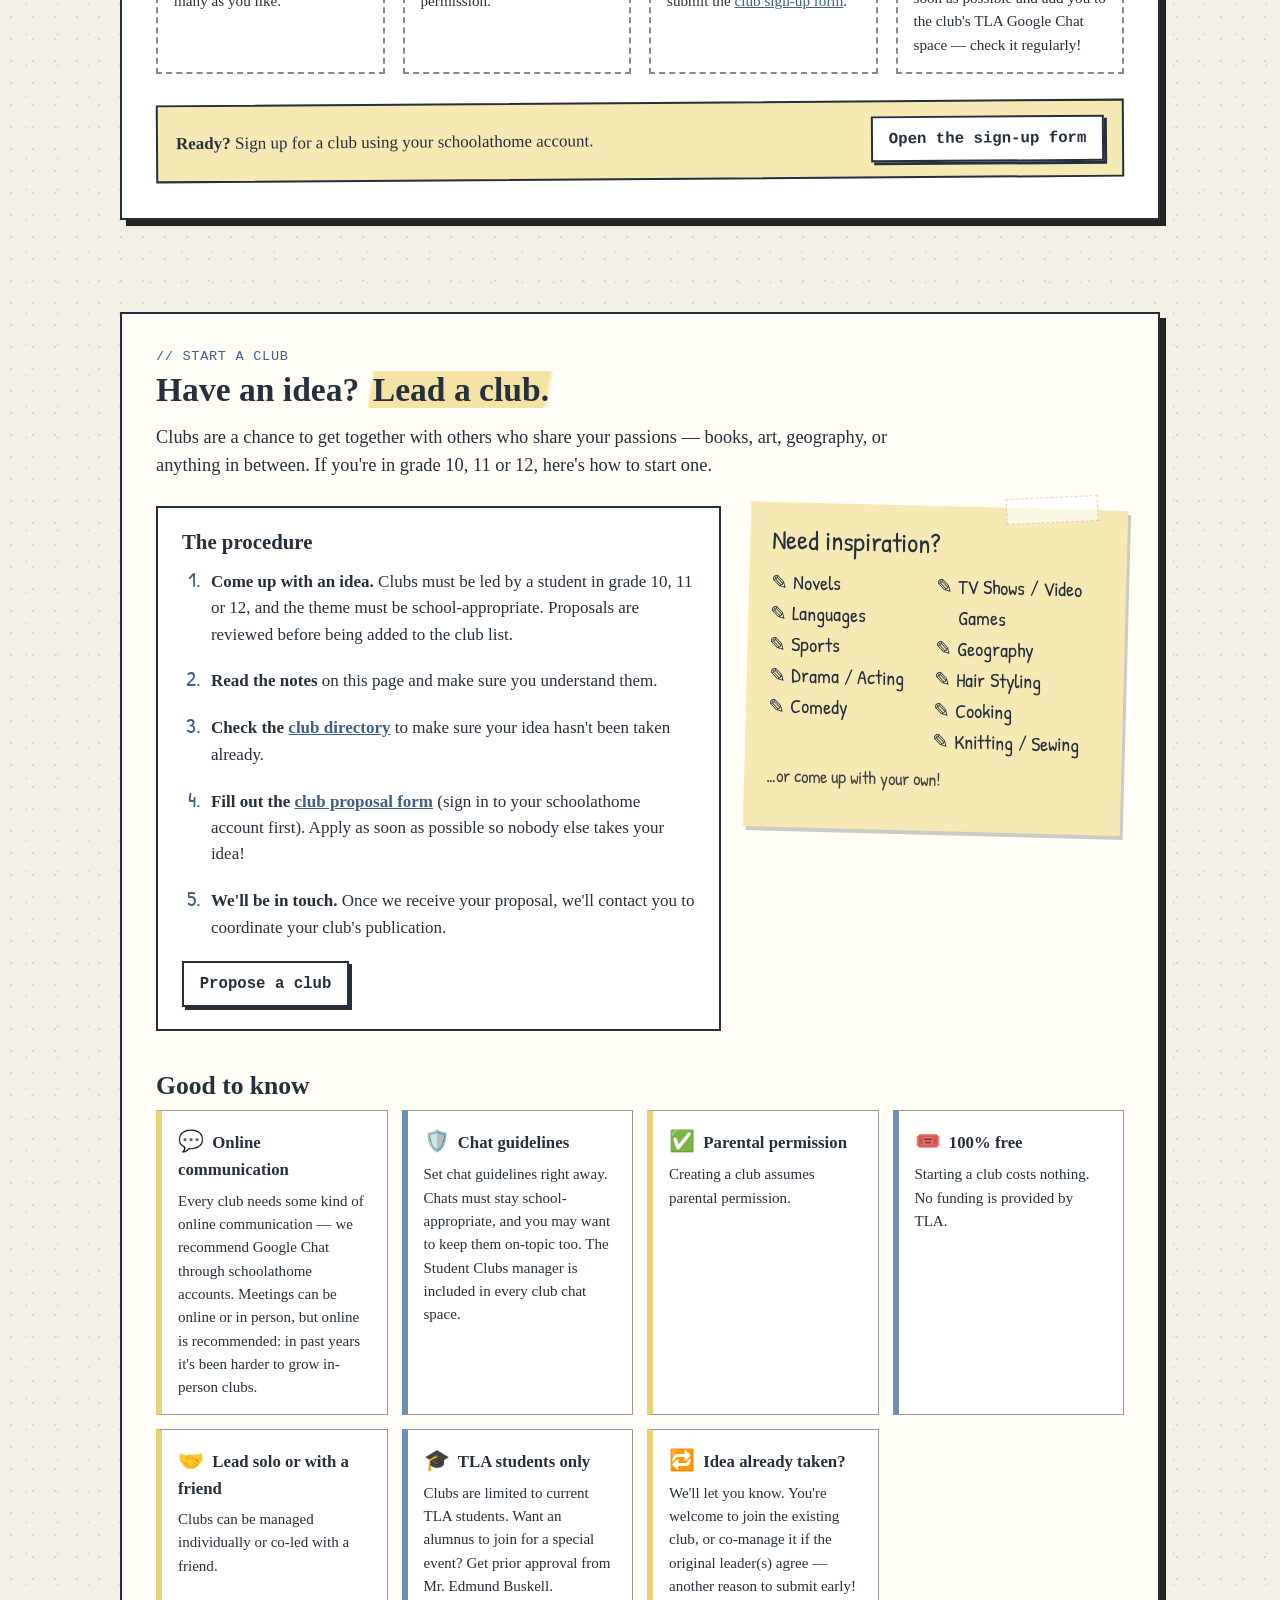
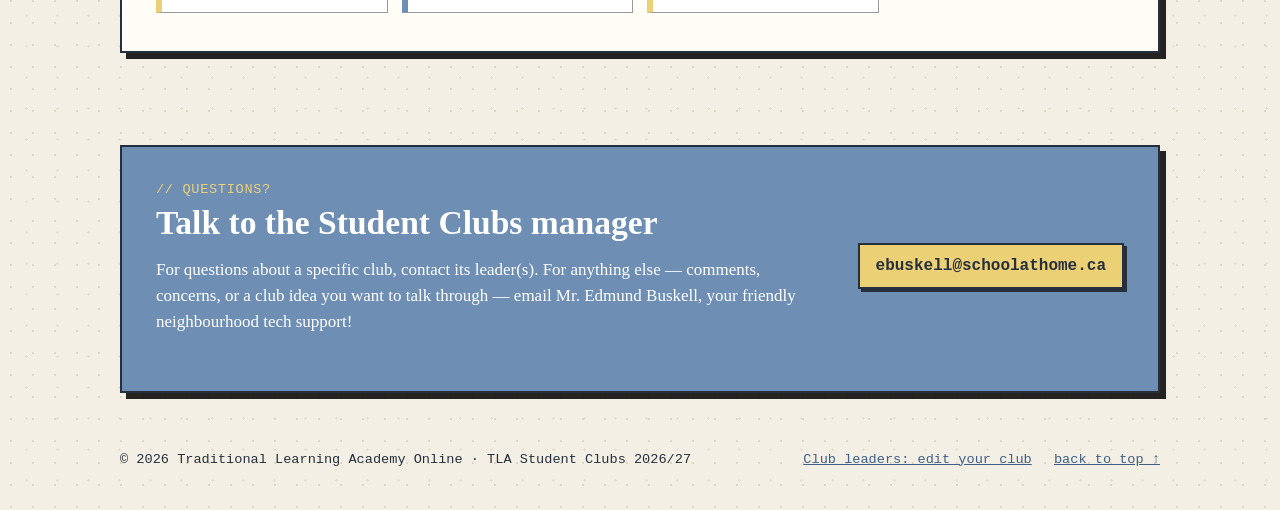
==== commit 466ab229: "Add teacher sponsor field to clubs (site, editor, sheet) Co-Authored-By: Claude Opus 5.5 <noreply@an" ====
--- a/index.html
+++ b/index.html
@@ -10,7 +10,7 @@
   <link rel="preconnect" href="https://fonts.googleapis.com">
   <link rel="preconnect" href="https://fonts.gstatic.com" crossorigin>
   <link href="https://fonts.googleapis.com/css2?family=Patrick+Hand&display=swap" rel="stylesheet">
-  <link rel="stylesheet" href="assets/style.css?v=6">
+  <link rel="stylesheet" href="assets/style.css?v=7">
 </head>
 <body>
   <a class="skip" href="#clubs">Skip to clubs</a>
@@ -212,7 +212,7 @@
     <div class="dialog__body" id="dlg-content"></div>
   </dialog>
 
-  <script src="assets/clubs.js?v=6"></script>
-  <script src="assets/app.js?v=6"></script>
+  <script src="assets/clubs.js?v=7"></script>
+  <script src="assets/app.js?v=7"></script>
 </body>
 </html>
--- a/assets/style.css
+++ b/assets/style.css
@@ -298,7 +298,7 @@
 .dialog__head h3 { font-size: 1.7rem; margin: 0; }
 .dialog__head .card__run { margin: 0; }
 .facts { font-family: var(--mono); font-size: .9rem; border: 1px dashed #888; padding: 12px 14px; margin: 18px 0; display: grid; gap: 6px; }
-.facts div { display: grid; grid-template-columns: 100px 1fr; gap: 8px; }
+.facts div { display: grid; grid-template-columns: 130px 1fr; gap: 8px; }
 .facts dt { font-weight: bold; text-transform: uppercase; }
 .facts dd { margin: 0; word-break: break-word; }
 .dialog__actions { display: flex; gap: 12px; flex-wrap: wrap; }
